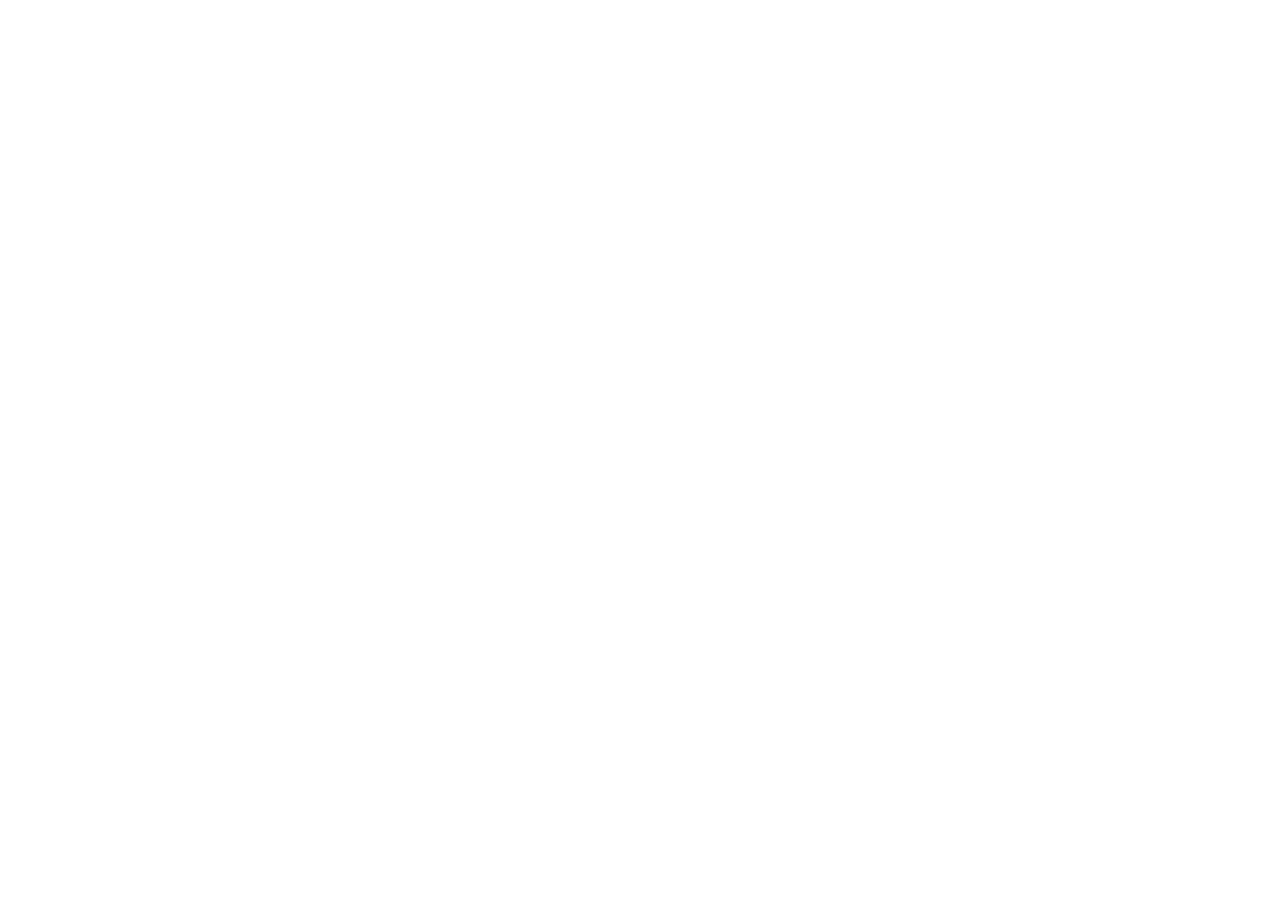
==== index.html @ 6010b41b "添加注册/登录界面背景图，和logo" ====
<!DOCTYPE html>
<html lang="zh-CN">

<head>
    <meta charset="UTF-8">
    <meta name="viewport" content="width=device-width, initial-scale=1.0">
    <title>Document</title>
</head>

<body>
</body>

</html>
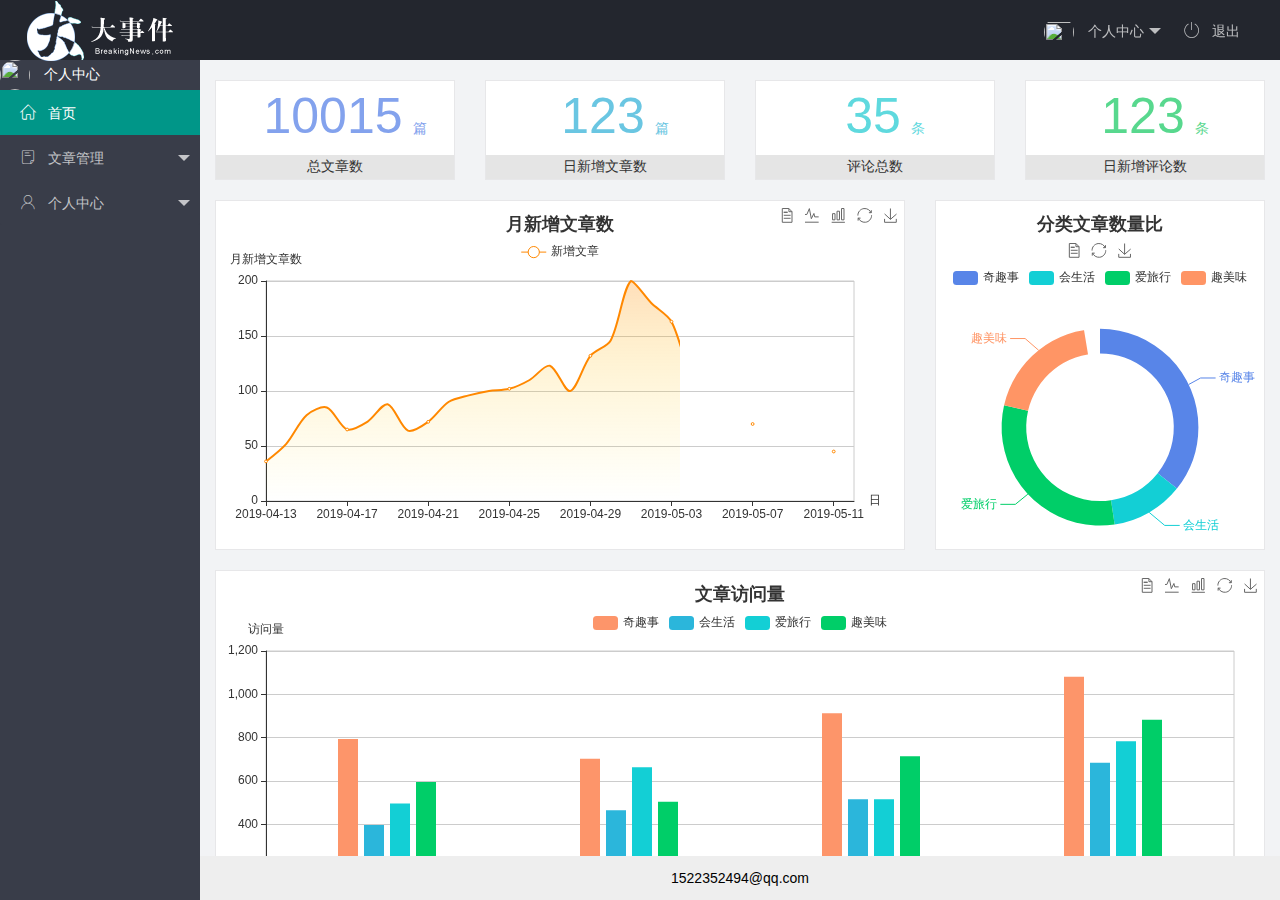
==== commit 44484b39: "修饰index侧边栏和导航栏" ====
--- a/index.html
+++ b/index.html
@@ -1,13 +1,91 @@
 <!DOCTYPE html>
-<html lang="zh-CN">
+<html>
 
 <head>
-    <meta charset="UTF-8">
-    <meta name="viewport" content="width=device-width, initial-scale=1.0">
-    <title>Document</title>
+    <meta charset="utf-8">
+    <meta name="viewport" content="width=device-width, initial-scale=1, maximum-scale=1">
+    <title>大事件后台</title>
+    <link rel="stylesheet" href="/assets/lib/layui/css/layui.css">
+    <link rel="stylesheet" href="/assets/fonts/iconfont.css">
+    <link rel="stylesheet" href="/assets/css/index.css">
 </head>
 
-<body>
+<body class="layui-layout-body">
+    <div class="layui-layout layui-layout-admin">
+        <div class="layui-header">
+            <div class="layui-logo">
+                <img src="/assets/images/logo.png" alt="">
+            </div>
+            <!-- 头部区域（可配合layui已有的水平导航） -->
+
+            <ul class="layui-nav layui-layout-right">
+                <li class="layui-nav-item">
+                    <a href="javascript:;">
+                        <img src="http://t.cn/RCzsdCq" class="layui-nav-img"> 个人中心
+                    </a>
+                    <dl class="layui-nav-child">
+                        <dd><a href="">基本资料</a></dd>
+                        <dd><a href="">更换头像</a></dd>
+                        <dd><a href="">重置密码</a></dd>
+
+                    </dl>
+                </li>
+                <li class="layui-nav-item">
+                    <a href="">
+                        <span class="iconfont icon-tuichu"></span> 退出
+                    </a>
+                </li>
+            </ul>
+        </div>
+
+        <div class="layui-side layui-bg-black">
+            <div class="layui-side-scroll">
+                <!-- 左侧导航区域（可配合layui已有的垂直导航） -->
+                <div>
+                    <img src="http://t.cn/RCzsdCq" class="layui-nav-img"> 个人中心
+                </div>
+                <ul class="layui-nav layui-nav-tree" lay-shrink="all" lay-filter="test">
+                    <li class="layui-nav-item layui-this">
+                        <a href="/home/dashboard.html" target="fm">
+                            <span class="iconfont icon-home"></span> 首页
+                        </a>
+                    </li>
+                    <li class="layui-nav-item ">
+                        <a class="" href="javascript:;">
+                            <span class="iconfont icon-16"></span> 文章管理
+                        </a>
+                        <dl class="layui-nav-child">
+                            <dd><a href="javascript:;"><i class="layui-icon">&#xe653;</i> 文章类别</a></dd>
+                            <dd><a href="javascript:;"><i class="layui-icon">&#xe653;</i> 文章列表</a></dd>
+                            <dd><a href="javascript:;"><i class="layui-icon">&#xe653;</i> 发表文章</a></dd>
+                        </dl>
+                    </li>
+                    <li class="layui-nav-item">
+                        <a href="javascript:;">
+                            <span class="iconfont icon-user"></span> 个人中心
+                        </a>
+                        <dl class="layui-nav-child">
+                            <dd><a href="javascript:;"><i class="layui-icon">&#xe653;</i> 基本资料</a></dd>
+                            <dd><a href="javascript:;"><i class="layui-icon">&#xe653;</i> 更换头像</a></dd>
+                            <dd><a href="javascript:;"><i class="layui-icon">&#xe653;</i> 重置密码</a></dd>
+                        </dl>
+                    </li>
+                </ul>
+            </div>
+        </div>
+
+        <div class="layui-body">
+            <!-- 内容主体区域 -->
+            <iframe name="fm" src="/home/dashboard.html" frameborder="0"></iframe>
+        </div>
+
+        <div class="layui-footer">
+            <!-- 底部固定区域 -->
+            <span> 1522352494@qq.com</span>
+        </div>
+    </div>
+    <script src="/assets/lib/layui/layui.all.js"></script>
+
 </body>
 
 </html>--- a/assets/lib/layui/css/layui.css
+++ b/assets/lib/layui/css/layui.css
@@ -0,0 +1,2 @@
+/** layui-v2.5.5 MIT License By https://www.layui.com */
+ .layui-inline,img{display:inline-block;vertical-align:middle}h1,h2,h3,h4,h5,h6{font-weight:400}.layui-edge,.layui-header,.layui-inline,.layui-main{position:relative}.layui-body,.layui-edge,.layui-elip{overflow:hidden}.layui-btn,.layui-edge,.layui-inline,img{vertical-align:middle}.layui-btn,.layui-disabled,.layui-icon,.layui-unselect{-moz-user-select:none;-webkit-user-select:none;-ms-user-select:none}.layui-elip,.layui-form-checkbox span,.layui-form-pane .layui-form-label{text-overflow:ellipsis;white-space:nowrap}.layui-breadcrumb,.layui-tree-btnGroup{visibility:hidden}blockquote,body,button,dd,div,dl,dt,form,h1,h2,h3,h4,h5,h6,input,li,ol,p,pre,td,textarea,th,ul{margin:0;padding:0;-webkit-tap-highlight-color:rgba(0,0,0,0)}a:active,a:hover{outline:0}img{border:none}li{list-style:none}table{border-collapse:collapse;border-spacing:0}h4,h5,h6{font-size:100%}button,input,optgroup,option,select,textarea{font-family:inherit;font-size:inherit;font-style:inherit;font-weight:inherit;outline:0}pre{white-space:pre-wrap;white-space:-moz-pre-wrap;white-space:-pre-wrap;white-space:-o-pre-wrap;word-wrap:break-word}body{line-height:24px;font:14px Helvetica Neue,Helvetica,PingFang SC,Tahoma,Arial,sans-serif}hr{height:1px;margin:10px 0;border:0;clear:both}a{color:#333;text-decoration:none}a:hover{color:#777}a cite{font-style:normal;*cursor:pointer}.layui-border-box,.layui-border-box *{box-sizing:border-box}.layui-box,.layui-box *{box-sizing:content-box}.layui-clear{clear:both;*zoom:1}.layui-clear:after{content:'\20';clear:both;*zoom:1;display:block;height:0}.layui-inline{*display:inline;*zoom:1}.layui-edge{display:inline-block;width:0;height:0;border-width:6px;border-style:dashed;border-color:transparent}.layui-edge-top{top:-4px;border-bottom-color:#999;border-bottom-style:solid}.layui-edge-right{border-left-color:#999;border-left-style:solid}.layui-edge-bottom{top:2px;border-top-color:#999;border-top-style:solid}.layui-edge-left{border-right-color:#999;border-right-style:solid}.layui-disabled,.layui-disabled:hover{color:#d2d2d2!important;cursor:not-allowed!important}.layui-circle{border-radius:100%}.layui-show{display:block!important}.layui-hide{display:none!important}@font-face{font-family:layui-icon;src:url(../font/iconfont.eot?v=250);src:url(../font/iconfont.eot?v=250#iefix) format('embedded-opentype'),url(../font/iconfont.woff2?v=250) format('woff2'),url(../font/iconfont.woff?v=250) format('woff'),url(../font/iconfont.ttf?v=250) format('truetype'),url(../font/iconfont.svg?v=250#layui-icon) format('svg')}.layui-icon{font-family:layui-icon!important;font-size:16px;font-style:normal;-webkit-font-smoothing:antialiased;-moz-osx-font-smoothing:grayscale}.layui-icon-reply-fill:before{content:"\e611"}.layui-icon-set-fill:before{content:"\e614"}.layui-icon-menu-fill:before{content:"\e60f"}.layui-icon-search:before{content:"\e615"}.layui-icon-share:before{content:"\e641"}.layui-icon-set-sm:before{content:"\e620"}.layui-icon-engine:before{content:"\e628"}.layui-icon-close:before{content:"\1006"}.layui-icon-close-fill:before{content:"\1007"}.layui-icon-chart-screen:before{content:"\e629"}.layui-icon-star:before{content:"\e600"}.layui-icon-circle-dot:before{content:"\e617"}.layui-icon-chat:before{content:"\e606"}.layui-icon-release:before{content:"\e609"}.layui-icon-list:before{content:"\e60a"}.layui-icon-chart:before{content:"\e62c"}.layui-icon-ok-circle:before{content:"\1005"}.layui-icon-layim-theme:before{content:"\e61b"}.layui-icon-table:before{content:"\e62d"}.layui-icon-right:before{content:"\e602"}.layui-icon-left:before{content:"\e603"}.layui-icon-cart-simple:before{content:"\e698"}.layui-icon-face-cry:before{content:"\e69c"}.layui-icon-face-smile:before{content:"\e6af"}.layui-icon-survey:before{content:"\e6b2"}.layui-icon-tree:before{content:"\e62e"}.layui-icon-upload-circle:before{content:"\e62f"}.layui-icon-add-circle:before{content:"\e61f"}.layui-icon-download-circle:before{content:"\e601"}.layui-icon-templeate-1:before{content:"\e630"}.layui-icon-util:before{content:"\e631"}.layui-icon-face-surprised:before{content:"\e664"}.layui-icon-edit:before{content:"\e642"}.layui-icon-speaker:before{content:"\e645"}.layui-icon-down:before{content:"\e61a"}.layui-icon-file:before{content:"\e621"}.layui-icon-layouts:before{content:"\e632"}.layui-icon-rate-half:before{content:"\e6c9"}.layui-icon-add-circle-fine:before{content:"\e608"}.layui-icon-prev-circle:before{content:"\e633"}.layui-icon-read:before{content:"\e705"}.layui-icon-404:before{content:"\e61c"}.layui-icon-carousel:before{content:"\e634"}.layui-icon-help:before{content:"\e607"}.layui-icon-code-circle:before{content:"\e635"}.layui-icon-water:before{content:"\e636"}.layui-icon-username:before{content:"\e66f"}.layui-icon-find-fill:before{content:"\e670"}.layui-icon-about:before{content:"\e60b"}.layui-icon-location:before{content:"\e715"}.layui-icon-up:before{content:"\e619"}.layui-icon-pause:before{content:"\e651"}.layui-icon-date:before{content:"\e637"}.layui-icon-layim-uploadfile:before{content:"\e61d"}.layui-icon-delete:before{content:"\e640"}.layui-icon-play:before{content:"\e652"}.layui-icon-top:before{content:"\e604"}.layui-icon-friends:before{content:"\e612"}.layui-icon-refresh-3:before{content:"\e9aa"}.layui-icon-ok:before{content:"\e605"}.layui-icon-layer:before{content:"\e638"}.layui-icon-face-smile-fine:before{content:"\e60c"}.layui-icon-dollar:before{content:"\e659"}.layui-icon-group:before{content:"\e613"}.layui-icon-layim-download:before{content:"\e61e"}.layui-icon-picture-fine:before{content:"\e60d"}.layui-icon-link:before{content:"\e64c"}.layui-icon-diamond:before{content:"\e735"}.layui-icon-log:before{content:"\e60e"}.layui-icon-rate-solid:before{content:"\e67a"}.layui-icon-fonts-del:before{content:"\e64f"}.layui-icon-unlink:before{content:"\e64d"}.layui-icon-fonts-clear:before{content:"\e639"}.layui-icon-triangle-r:before{content:"\e623"}.layui-icon-circle:before{content:"\e63f"}.layui-icon-radio:before{content:"\e643"}.layui-icon-align-center:before{content:"\e647"}.layui-icon-align-right:before{content:"\e648"}.layui-icon-align-left:before{content:"\e649"}.layui-icon-loading-1:before{content:"\e63e"}.layui-icon-return:before{content:"\e65c"}.layui-icon-fonts-strong:before{content:"\e62b"}.layui-icon-upload:before{content:"\e67c"}.layui-icon-dialogue:before{content:"\e63a"}.layui-icon-video:before{content:"\e6ed"}.layui-icon-headset:before{content:"\e6fc"}.layui-icon-cellphone-fine:before{content:"\e63b"}.layui-icon-add-1:before{content:"\e654"}.layui-icon-face-smile-b:before{content:"\e650"}.layui-icon-fonts-html:before{content:"\e64b"}.layui-icon-form:before{content:"\e63c"}.layui-icon-cart:before{content:"\e657"}.layui-icon-camera-fill:before{content:"\e65d"}.layui-icon-tabs:before{content:"\e62a"}.layui-icon-fonts-code:before{content:"\e64e"}.layui-icon-fire:before{content:"\e756"}.layui-icon-set:before{content:"\e716"}.layui-icon-fonts-u:before{content:"\e646"}.layui-icon-triangle-d:before{content:"\e625"}.layui-icon-tips:before{content:"\e702"}.layui-icon-picture:before{content:"\e64a"}.layui-icon-more-vertical:before{content:"\e671"}.layui-icon-flag:before{content:"\e66c"}.layui-icon-loading:before{content:"\e63d"}.layui-icon-fonts-i:before{content:"\e644"}.layui-icon-refresh-1:before{content:"\e666"}.layui-icon-rmb:before{content:"\e65e"}.layui-icon-home:before{content:"\e68e"}.layui-icon-user:before{content:"\e770"}.layui-icon-notice:before{content:"\e667"}.layui-icon-login-weibo:before{content:"\e675"}.layui-icon-voice:before{content:"\e688"}.layui-icon-upload-drag:before{content:"\e681"}.layui-icon-login-qq:before{content:"\e676"}.layui-icon-snowflake:before{content:"\e6b1"}.layui-icon-file-b:before{content:"\e655"}.layui-icon-template:before{content:"\e663"}.layui-icon-auz:before{content:"\e672"}.layui-icon-console:before{content:"\e665"}.layui-icon-app:before{content:"\e653"}.layui-icon-prev:before{content:"\e65a"}.layui-icon-website:before{content:"\e7ae"}.layui-icon-next:before{content:"\e65b"}.layui-icon-component:before{content:"\e857"}.layui-icon-more:before{content:"\e65f"}.layui-icon-login-wechat:before{content:"\e677"}.layui-icon-shrink-right:before{content:"\e668"}.layui-icon-spread-left:before{content:"\e66b"}.layui-icon-camera:before{content:"\e660"}.layui-icon-note:before{content:"\e66e"}.layui-icon-refresh:before{content:"\e669"}.layui-icon-female:before{content:"\e661"}.layui-icon-male:before{content:"\e662"}.layui-icon-password:before{content:"\e673"}.layui-icon-senior:before{content:"\e674"}.layui-icon-theme:before{content:"\e66a"}.layui-icon-tread:before{content:"\e6c5"}.layui-icon-praise:before{content:"\e6c6"}.layui-icon-star-fill:before{content:"\e658"}.layui-icon-rate:before{content:"\e67b"}.layui-icon-template-1:before{content:"\e656"}.layui-icon-vercode:before{content:"\e679"}.layui-icon-cellphone:before{content:"\e678"}.layui-icon-screen-full:before{content:"\e622"}.layui-icon-screen-restore:before{content:"\e758"}.layui-icon-cols:before{content:"\e610"}.layui-icon-export:before{content:"\e67d"}.layui-icon-print:before{content:"\e66d"}.layui-icon-slider:before{content:"\e714"}.layui-icon-addition:before{content:"\e624"}.layui-icon-subtraction:before{content:"\e67e"}.layui-icon-service:before{content:"\e626"}.layui-icon-transfer:before{content:"\e691"}.layui-main{width:1140px;margin:0 auto}.layui-header{z-index:1000;height:60px}.layui-header a:hover{transition:all .5s;-webkit-transition:all .5s}.layui-side{position:fixed;left:0;top:0;bottom:0;z-index:999;width:200px;overflow-x:hidden}.layui-side-scroll{position:relative;width:220px;height:100%;overflow-x:hidden}.layui-body{position:absolute;left:200px;right:0;top:0;bottom:0;z-index:998;width:auto;overflow-y:auto;box-sizing:border-box}.layui-layout-body{overflow:hidden}.layui-layout-admin .layui-header{background-color:#23262E}.layui-layout-admin .layui-side{top:60px;width:200px;overflow-x:hidden}.layui-layout-admin .layui-body{position:fixed;top:60px;bottom:44px}.layui-layout-admin .layui-main{width:auto;margin:0 15px}.layui-layout-admin .layui-footer{position:fixed;left:200px;right:0;bottom:0;height:44px;line-height:44px;padding:0 15px;background-color:#eee}.layui-layout-admin .layui-logo{position:absolute;left:0;top:0;width:200px;height:100%;line-height:60px;text-align:center;color:#009688;font-size:16px}.layui-layout-admin .layui-header .layui-nav{background:0 0}.layui-layout-left{position:absolute!important;left:200px;top:0}.layui-layout-right{position:absolute!important;right:0;top:0}.layui-container{position:relative;margin:0 auto;padding:0 15px;box-sizing:border-box}.layui-fluid{position:relative;margin:0 auto;padding:0 15px}.layui-row:after,.layui-row:before{content:'';display:block;clear:both}.layui-col-lg1,.layui-col-lg10,.layui-col-lg11,.layui-col-lg12,.layui-col-lg2,.layui-col-lg3,.layui-col-lg4,.layui-col-lg5,.layui-col-lg6,.layui-col-lg7,.layui-col-lg8,.layui-col-lg9,.layui-col-md1,.layui-col-md10,.layui-col-md11,.layui-col-md12,.layui-col-md2,.layui-col-md3,.layui-col-md4,.layui-col-md5,.layui-col-md6,.layui-col-md7,.layui-col-md8,.layui-col-md9,.layui-col-sm1,.layui-col-sm10,.layui-col-sm11,.layui-col-sm12,.layui-col-sm2,.layui-col-sm3,.layui-col-sm4,.layui-col-sm5,.layui-col-sm6,.layui-col-sm7,.layui-col-sm8,.layui-col-sm9,.layui-col-xs1,.layui-col-xs10,.layui-col-xs11,.layui-col-xs12,.layui-col-xs2,.layui-col-xs3,.layui-col-xs4,.layui-col-xs5,.layui-col-xs6,.layui-col-xs7,.layui-col-xs8,.layui-col-xs9{position:relative;display:block;box-sizing:border-box}.layui-col-xs1,.layui-col-xs10,.layui-col-xs11,.layui-col-xs12,.layui-col-xs2,.layui-col-xs3,.layui-col-xs4,.layui-col-xs5,.layui-col-xs6,.layui-col-xs7,.layui-col-xs8,.layui-col-xs9{float:left}.layui-col-xs1{width:8.33333333%}.layui-col-xs2{width:16.66666667%}.layui-col-xs3{width:25%}.layui-col-xs4{width:33.33333333%}.layui-col-xs5{width:41.66666667%}.layui-col-xs6{width:50%}.layui-col-xs7{width:58.33333333%}.layui-col-xs8{width:66.66666667%}.layui-col-xs9{width:75%}.layui-col-xs10{width:83.33333333%}.layui-col-xs11{width:91.66666667%}.layui-col-xs12{width:100%}.layui-col-xs-offset1{margin-left:8.33333333%}.layui-col-xs-offset2{margin-left:16.66666667%}.layui-col-xs-offset3{margin-left:25%}.layui-col-xs-offset4{margin-left:33.33333333%}.layui-col-xs-offset5{margin-left:41.66666667%}.layui-col-xs-offset6{margin-left:50%}.layui-col-xs-offset7{margin-left:58.33333333%}.layui-col-xs-offset8{margin-left:66.66666667%}.layui-col-xs-offset9{margin-left:75%}.layui-col-xs-offset10{margin-left:83.33333333%}.layui-col-xs-offset11{margin-left:91.66666667%}.layui-col-xs-offset12{margin-left:100%}@media screen and (max-width:768px){.layui-hide-xs{display:none!important}.layui-show-xs-block{display:block!important}.layui-show-xs-inline{display:inline!important}.layui-show-xs-inline-block{display:inline-block!important}}@media screen and (min-width:768px){.layui-container{width:750px}.layui-hide-sm{display:none!important}.layui-show-sm-block{display:block!important}.layui-show-sm-inline{display:inline!important}.layui-show-sm-inline-block{display:inline-block!important}.layui-col-sm1,.layui-col-sm10,.layui-col-sm11,.layui-col-sm12,.layui-col-sm2,.layui-col-sm3,.layui-col-sm4,.layui-col-sm5,.layui-col-sm6,.layui-col-sm7,.layui-col-sm8,.layui-col-sm9{float:left}.layui-col-sm1{width:8.33333333%}.layui-col-sm2{width:16.66666667%}.layui-col-sm3{width:25%}.layui-col-sm4{width:33.33333333%}.layui-col-sm5{width:41.66666667%}.layui-col-sm6{width:50%}.layui-col-sm7{width:58.33333333%}.layui-col-sm8{width:66.66666667%}.layui-col-sm9{width:75%}.layui-col-sm10{width:83.33333333%}.layui-col-sm11{width:91.66666667%}.layui-col-sm12{width:100%}.layui-col-sm-offset1{margin-left:8.33333333%}.layui-col-sm-offset2{margin-left:16.66666667%}.layui-col-sm-offset3{margin-left:25%}.layui-col-sm-offset4{margin-left:33.33333333%}.layui-col-sm-offset5{margin-left:41.66666667%}.layui-col-sm-offset6{margin-left:50%}.layui-col-sm-offset7{margin-left:58.33333333%}.layui-col-sm-offset8{margin-left:66.66666667%}.layui-col-sm-offset9{margin-left:75%}.layui-col-sm-offset10{margin-left:83.33333333%}.layui-col-sm-offset11{margin-left:91.66666667%}.layui-col-sm-offset12{margin-left:100%}}@media screen and (min-width:992px){.layui-container{width:970px}.layui-hide-md{display:none!important}.layui-show-md-block{display:block!important}.layui-show-md-inline{display:inline!important}.layui-show-md-inline-block{display:inline-block!important}.layui-col-md1,.layui-col-md10,.layui-col-md11,.layui-col-md12,.layui-col-md2,.layui-col-md3,.layui-col-md4,.layui-col-md5,.layui-col-md6,.layui-col-md7,.layui-col-md8,.layui-col-md9{float:left}.layui-col-md1{width:8.33333333%}.layui-col-md2{width:16.66666667%}.layui-col-md3{width:25%}.layui-col-md4{width:33.33333333%}.layui-col-md5{width:41.66666667%}.layui-col-md6{width:50%}.layui-col-md7{width:58.33333333%}.layui-col-md8{width:66.66666667%}.layui-col-md9{width:75%}.layui-col-md10{width:83.33333333%}.layui-col-md11{width:91.66666667%}.layui-col-md12{width:100%}.layui-col-md-offset1{margin-left:8.33333333%}.layui-col-md-offset2{margin-left:16.66666667%}.layui-col-md-offset3{margin-left:25%}.layui-col-md-offset4{margin-left:33.33333333%}.layui-col-md-offset5{margin-left:41.66666667%}.layui-col-md-offset6{margin-left:50%}.layui-col-md-offset7{margin-left:58.33333333%}.layui-col-md-offset8{margin-left:66.66666667%}.layui-col-md-offset9{margin-left:75%}.layui-col-md-offset10{margin-left:83.33333333%}.layui-col-md-offset11{margin-left:91.66666667%}.layui-col-md-offset12{margin-left:100%}}@media screen and (min-width:1200px){.layui-container{width:1170px}.layui-hide-lg{display:none!important}.layui-show-lg-block{display:block!important}.layui-show-lg-inline{display:inline!important}.layui-show-lg-inline-block{display:inline-block!important}.layui-col-lg1,.layui-col-lg10,.layui-col-lg11,.layui-col-lg12,.layui-col-lg2,.layui-col-lg3,.layui-col-lg4,.layui-col-lg5,.layui-col-lg6,.layui-col-lg7,.layui-col-lg8,.layui-col-lg9{float:left}.layui-col-lg1{width:8.33333333%}.layui-col-lg2{width:16.66666667%}.layui-col-lg3{width:25%}.layui-col-lg4{width:33.33333333%}.layui-col-lg5{width:41.66666667%}.layui-col-lg6{width:50%}.layui-col-lg7{width:58.33333333%}.layui-col-lg8{width:66.66666667%}.layui-col-lg9{width:75%}.layui-col-lg10{width:83.33333333%}.layui-col-lg11{width:91.66666667%}.layui-col-lg12{width:100%}.layui-col-lg-offset1{margin-left:8.33333333%}.layui-col-lg-offset2{margin-left:16.66666667%}.layui-col-lg-offset3{margin-left:25%}.layui-col-lg-offset4{margin-left:33.33333333%}.layui-col-lg-offset5{margin-left:41.66666667%}.layui-col-lg-offset6{margin-left:50%}.layui-col-lg-offset7{margin-left:58.33333333%}.layui-col-lg-offset8{margin-left:66.66666667%}.layui-col-lg-offset9{margin-left:75%}.layui-col-lg-offset10{margin-left:83.33333333%}.layui-col-lg-offset11{margin-left:91.66666667%}.layui-col-lg-offset12{margin-left:100%}}.layui-col-space1{margin:-.5px}.layui-col-space1>*{padding:.5px}.layui-col-space3{margin:-1.5px}.layui-col-space3>*{padding:1.5px}.layui-col-space5{margin:-2.5px}.layui-col-space5>*{padding:2.5px}.layui-col-space8{margin:-3.5px}.layui-col-space8>*{padding:3.5px}.layui-col-space10{margin:-5px}.layui-col-space10>*{padding:5px}.layui-col-space12{margin:-6px}.layui-col-space12>*{padding:6px}.layui-col-space15{margin:-7.5px}.layui-col-space15>*{padding:7.5px}.layui-col-space18{margin:-9px}.layui-col-space18>*{padding:9px}.layui-col-space20{margin:-10px}.layui-col-space20>*{padding:10px}.layui-col-space22{margin:-11px}.layui-col-space22>*{padding:11px}.layui-col-space25{margin:-12.5px}.layui-col-space25>*{padding:12.5px}.layui-col-space30{margin:-15px}.layui-col-space30>*{padding:15px}.layui-btn,.layui-input,.layui-select,.layui-textarea,.layui-upload-button{outline:0;-webkit-appearance:none;transition:all .3s;-webkit-transition:all .3s;box-sizing:border-box}.layui-elem-quote{margin-bottom:10px;padding:15px;line-height:22px;border-left:5px solid #009688;border-radius:0 2px 2px 0;background-color:#f2f2f2}.layui-quote-nm{border-style:solid;border-width:1px 1px 1px 5px;background:0 0}.layui-elem-field{margin-bottom:10px;padding:0;border-width:1px;border-style:solid}.layui-elem-field legend{margin-left:20px;padding:0 10px;font-size:20px;font-weight:300}.layui-field-title{margin:10px 0 20px;border-width:1px 0 0}.layui-field-box{padding:10px 15px}.layui-field-title .layui-field-box{padding:10px 0}.layui-progress{position:relative;height:6px;border-radius:20px;background-color:#e2e2e2}.layui-progress-bar{position:absolute;left:0;top:0;width:0;max-width:100%;height:6px;border-radius:20px;text-align:right;background-color:#5FB878;transition:all .3s;-webkit-transition:all .3s}.layui-progress-big,.layui-progress-big .layui-progress-bar{height:18px;line-height:18px}.layui-progress-text{position:relative;top:-20px;line-height:18px;font-size:12px;color:#666}.layui-progress-big .layui-progress-text{position:static;padding:0 10px;color:#fff}.layui-collapse{border-width:1px;border-style:solid;border-radius:2px}.layui-colla-content,.layui-colla-item{border-top-width:1px;border-top-style:solid}.layui-colla-item:first-child{border-top:none}.layui-colla-title{position:relative;height:42px;line-height:42px;padding:0 15px 0 35px;color:#333;background-color:#f2f2f2;cursor:pointer;font-size:14px;overflow:hidden}.layui-colla-content{display:none;padding:10px 15px;line-height:22px;color:#666}.layui-colla-icon{position:absolute;left:15px;top:0;font-size:14px}.layui-card{margin-bottom:15px;border-radius:2px;background-color:#fff;box-shadow:0 1px 2px 0 rgba(0,0,0,.05)}.layui-card:last-child{margin-bottom:0}.layui-card-header{position:relative;height:42px;line-height:42px;padding:0 15px;border-bottom:1px solid #f6f6f6;color:#333;border-radius:2px 2px 0 0;font-size:14px}.layui-bg-black,.layui-bg-blue,.layui-bg-cyan,.layui-bg-green,.layui-bg-orange,.layui-bg-red{color:#fff!important}.layui-card-body{position:relative;padding:10px 15px;line-height:24px}.layui-card-body[pad15]{padding:15px}.layui-card-body[pad20]{padding:20px}.layui-card-body .layui-table{margin:5px 0}.layui-card .layui-tab{margin:0}.layui-panel-window{position:relative;padding:15px;border-radius:0;border-top:5px solid #E6E6E6;background-color:#fff}.layui-auxiliar-moving{position:fixed;left:0;right:0;top:0;bottom:0;width:100%;height:100%;background:0 0;z-index:9999999999}.layui-form-label,.layui-form-mid,.layui-form-select,.layui-input-block,.layui-input-inline,.layui-textarea{position:relative}.layui-bg-red{background-color:#FF5722!important}.layui-bg-orange{background-color:#FFB800!important}.layui-bg-green{background-color:#009688!important}.layui-bg-cyan{background-color:#2F4056!important}.layui-bg-blue{background-color:#1E9FFF!important}.layui-bg-black{background-color:#393D49!important}.layui-bg-gray{background-color:#eee!important;color:#666!important}.layui-badge-rim,.layui-colla-content,.layui-colla-item,.layui-collapse,.layui-elem-field,.layui-form-pane .layui-form-item[pane],.layui-form-pane .layui-form-label,.layui-input,.layui-layedit,.layui-layedit-tool,.layui-quote-nm,.layui-select,.layui-tab-bar,.layui-tab-card,.layui-tab-title,.layui-tab-title .layui-this:after,.layui-textarea{border-color:#e6e6e6}.layui-timeline-item:before,hr{background-color:#e6e6e6}.layui-text{line-height:22px;font-size:14px;color:#666}.layui-text h1,.layui-text h2,.layui-text h3{font-weight:500;color:#333}.layui-text h1{font-size:30px}.layui-text h2{font-size:24px}.layui-text h3{font-size:18px}.layui-text a:not(.layui-btn){color:#01AAED}.layui-text a:not(.layui-btn):hover{text-decoration:underline}.layui-text ul{padding:5px 0 5px 15px}.layui-text ul li{margin-top:5px;list-style-type:disc}.layui-text em,.layui-word-aux{color:#999!important;padding:0 5px!important}.layui-btn{display:inline-block;height:38px;line-height:38px;padding:0 18px;background-color:#009688;color:#fff;white-space:nowrap;text-align:center;font-size:14px;border:none;border-radius:2px;cursor:pointer}.layui-btn:hover{opacity:.8;filter:alpha(opacity=80);color:#fff}.layui-btn:active{opacity:1;filter:alpha(opacity=100)}.layui-btn+.layui-btn{margin-left:10px}.layui-btn-container{font-size:0}.layui-btn-container .layui-btn{margin-right:10px;margin-bottom:10px}.layui-btn-container .layui-btn+.layui-btn{margin-left:0}.layui-table .layui-btn-container .layui-btn{margin-bottom:9px}.layui-btn-radius{border-radius:100px}.layui-btn .layui-icon{margin-right:3px;font-size:18px;vertical-align:bottom;vertical-align:middle\9}.layui-btn-primary{border:1px solid #C9C9C9;background-color:#fff;color:#555}.layui-btn-primary:hover{border-color:#009688;color:#333}.layui-btn-normal{background-color:#1E9FFF}.layui-btn-warm{background-color:#FFB800}.layui-btn-danger{background-color:#FF5722}.layui-btn-checked{background-color:#5FB878}.layui-btn-disabled,.layui-btn-disabled:active,.layui-btn-disabled:hover{border:1px solid #e6e6e6;background-color:#FBFBFB;color:#C9C9C9;cursor:not-allowed;opacity:1}.layui-btn-lg{height:44px;line-height:44px;padding:0 25px;font-size:16px}.layui-btn-sm{height:30px;line-height:30px;padding:0 10px;font-size:12px}.layui-btn-sm i{font-size:16px!important}.layui-btn-xs{height:22px;line-height:22px;padding:0 5px;font-size:12px}.layui-btn-xs i{font-size:14px!important}.layui-btn-group{display:inline-block;vertical-align:middle;font-size:0}.layui-btn-group .layui-btn{margin-left:0!important;margin-right:0!important;border-left:1px solid rgba(255,255,255,.5);border-radius:0}.layui-btn-group .layui-btn-primary{border-left:none}.layui-btn-group .layui-btn-primary:hover{border-color:#C9C9C9;color:#009688}.layui-btn-group .layui-btn:first-child{border-left:none;border-radius:2px 0 0 2px}.layui-btn-group .layui-btn-primary:first-child{border-left:1px solid #c9c9c9}.layui-btn-group .layui-btn:last-child{border-radius:0 2px 2px 0}.layui-btn-group .layui-btn+.layui-btn{margin-left:0}.layui-btn-group+.layui-btn-group{margin-left:10px}.layui-btn-fluid{width:100%}.layui-input,.layui-select,.layui-textarea{height:38px;line-height:1.3;line-height:38px\9;border-width:1px;border-style:solid;background-color:#fff;border-radius:2px}.layui-input::-webkit-input-placeholder,.layui-select::-webkit-input-placeholder,.layui-textarea::-webkit-input-placeholder{line-height:1.3}.layui-input,.layui-textarea{display:block;width:100%;padding-left:10px}.layui-input:hover,.layui-textarea:hover{border-color:#D2D2D2!important}.layui-input:focus,.layui-textarea:focus{border-color:#C9C9C9!important}.layui-textarea{min-height:100px;height:auto;line-height:20px;padding:6px 10px;resize:vertical}.layui-select{padding:0 10px}.layui-form input[type=checkbox],.layui-form input[type=radio],.layui-form select{display:none}.layui-form [lay-ignore]{display:initial}.layui-form-item{margin-bottom:15px;clear:both;*zoom:1}.layui-form-item:after{content:'\20';clear:both;*zoom:1;display:block;height:0}.layui-form-label{float:left;display:block;padding:9px 15px;width:80px;font-weight:400;line-height:20px;text-align:right}.layui-form-label-col{display:block;float:none;padding:9px 0;line-height:20px;text-align:left}.layui-form-item .layui-inline{margin-bottom:5px;margin-right:10px}.layui-input-block{margin-left:110px;min-height:36px}.layui-input-inline{display:inline-block;vertical-align:middle}.layui-form-item .layui-input-inline{float:left;width:190px;margin-right:10px}.layui-form-text .layui-input-inline{width:auto}.layui-form-mid{float:left;display:block;padding:9px 0!important;line-height:20px;margin-right:10px}.layui-form-danger+.layui-form-select .layui-input,.layui-form-danger:focus{border-color:#FF5722!important}.layui-form-select .layui-input{padding-right:30px;cursor:pointer}.layui-form-select .layui-edge{position:absolute;right:10px;top:50%;margin-top:-3px;cursor:pointer;border-width:6px;border-top-color:#c2c2c2;border-top-style:solid;transition:all .3s;-webkit-transition:all .3s}.layui-form-select dl{display:none;position:absolute;left:0;top:42px;padding:5px 0;z-index:899;min-width:100%;border:1px solid #d2d2d2;max-height:300px;overflow-y:auto;background-color:#fff;border-radius:2px;box-shadow:0 2px 4px rgba(0,0,0,.12);box-sizing:border-box}.layui-form-select dl dd,.layui-form-select dl dt{padding:0 10px;line-height:36px;white-space:nowrap;overflow:hidden;text-overflow:ellipsis}.layui-form-select dl dt{font-size:12px;color:#999}.layui-form-select dl dd{cursor:pointer}.layui-form-select dl dd:hover{background-color:#f2f2f2;-webkit-transition:.5s all;transition:.5s all}.layui-form-select .layui-select-group dd{padding-left:20px}.layui-form-select dl dd.layui-select-tips{padding-left:10px!important;color:#999}.layui-form-select dl dd.layui-this{background-color:#5FB878;color:#fff}.layui-form-checkbox,.layui-form-select dl dd.layui-disabled{background-color:#fff}.layui-form-selected dl{display:block}.layui-form-checkbox,.layui-form-checkbox *,.layui-form-switch{display:inline-block;vertical-align:middle}.layui-form-selected .layui-edge{margin-top:-9px;-webkit-transform:rotate(180deg);transform:rotate(180deg);margin-top:-3px\9}:root .layui-form-selected .layui-edge{margin-top:-9px\0/IE9}.layui-form-selectup dl{top:auto;bottom:42px}.layui-select-none{margin:5px 0;text-align:center;color:#999}.layui-select-disabled .layui-disabled{border-color:#eee!important}.layui-select-disabled .layui-edge{border-top-color:#d2d2d2}.layui-form-checkbox{position:relative;height:30px;line-height:30px;margin-right:10px;padding-right:30px;cursor:pointer;font-size:0;-webkit-transition:.1s linear;transition:.1s linear;box-sizing:border-box}.layui-form-checkbox span{padding:0 10px;height:100%;font-size:14px;border-radius:2px 0 0 2px;background-color:#d2d2d2;color:#fff;overflow:hidden}.layui-form-checkbox:hover span{background-color:#c2c2c2}.layui-form-checkbox i{position:absolute;right:0;top:0;width:30px;height:28px;border:1px solid #d2d2d2;border-left:none;border-radius:0 2px 2px 0;color:#fff;font-size:20px;text-align:center}.layui-form-checkbox:hover i{border-color:#c2c2c2;color:#c2c2c2}.layui-form-checked,.layui-form-checked:hover{border-color:#5FB878}.layui-form-checked span,.layui-form-checked:hover span{background-color:#5FB878}.layui-form-checked i,.layui-form-checked:hover i{color:#5FB878}.layui-form-item .layui-form-checkbox{margin-top:4px}.layui-form-checkbox[lay-skin=primary]{height:auto!important;line-height:normal!important;min-width:18px;min-height:18px;border:none!important;margin-right:0;padding-left:28px;padding-right:0;background:0 0}.layui-form-checkbox[lay-skin=primary] span{padding-left:0;padding-right:15px;line-height:18px;background:0 0;color:#666}.layui-form-checkbox[lay-skin=primary] i{right:auto;left:0;width:16px;height:16px;line-height:16px;border:1px solid #d2d2d2;font-size:12px;border-radius:2px;background-color:#fff;-webkit-transition:.1s linear;transition:.1s linear}.layui-form-checkbox[lay-skin=primary]:hover i{border-color:#5FB878;color:#fff}.layui-form-checked[lay-skin=primary] i{border-color:#5FB878!important;background-color:#5FB878;color:#fff}.layui-checkbox-disbaled[lay-skin=primary] span{background:0 0!important;color:#c2c2c2}.layui-checkbox-disbaled[lay-skin=primary]:hover i{border-color:#d2d2d2}.layui-form-item .layui-form-checkbox[lay-skin=primary]{margin-top:10px}.layui-form-switch{position:relative;height:22px;line-height:22px;min-width:35px;padding:0 5px;margin-top:8px;border:1px solid #d2d2d2;border-radius:20px;cursor:pointer;background-color:#fff;-webkit-transition:.1s linear;transition:.1s linear}.layui-form-switch i{position:absolute;left:5px;top:3px;width:16px;height:16px;border-radius:20px;background-color:#d2d2d2;-webkit-transition:.1s linear;transition:.1s linear}.layui-form-switch em{position:relative;top:0;width:25px;margin-left:21px;padding:0!important;text-align:center!important;color:#999!important;font-style:normal!important;font-size:12px}.layui-form-onswitch{border-color:#5FB878;background-color:#5FB878}.layui-checkbox-disbaled,.layui-checkbox-disbaled i{border-color:#e2e2e2!important}.layui-form-onswitch i{left:100%;margin-left:-21px;background-color:#fff}.layui-form-onswitch em{margin-left:5px;margin-right:21px;color:#fff!important}.layui-checkbox-disbaled span{background-color:#e2e2e2!important}.layui-checkbox-disbaled:hover i{color:#fff!important}[lay-radio]{display:none}.layui-form-radio,.layui-form-radio *{display:inline-block;vertical-align:middle}.layui-form-radio{line-height:28px;margin:6px 10px 0 0;padding-right:10px;cursor:pointer;font-size:0}.layui-form-radio *{font-size:14px}.layui-form-radio>i{margin-right:8px;font-size:22px;color:#c2c2c2}.layui-form-radio>i:hover,.layui-form-radioed>i{color:#5FB878}.layui-radio-disbaled>i{color:#e2e2e2!important}.layui-form-pane .layui-form-label{width:110px;padding:8px 15px;height:38px;line-height:20px;border-width:1px;border-style:solid;border-radius:2px 0 0 2px;text-align:center;background-color:#FBFBFB;overflow:hidden;box-sizing:border-box}.layui-form-pane .layui-input-inline{margin-left:-1px}.layui-form-pane .layui-input-block{margin-left:110px;left:-1px}.layui-form-pane .layui-input{border-radius:0 2px 2px 0}.layui-form-pane .layui-form-text .layui-form-label{float:none;width:100%;border-radius:2px;box-sizing:border-box;text-align:left}.layui-form-pane .layui-form-text .layui-input-inline{display:block;margin:0;top:-1px;clear:both}.layui-form-pane .layui-form-text .layui-input-block{margin:0;left:0;top:-1px}.layui-form-pane .layui-form-text .layui-textarea{min-height:100px;border-radius:0 0 2px 2px}.layui-form-pane .layui-form-checkbox{margin:4px 0 4px 10px}.layui-form-pane .layui-form-radio,.layui-form-pane .layui-form-switch{margin-top:6px;margin-left:10px}.layui-form-pane .layui-form-item[pane]{position:relative;border-width:1px;border-style:solid}.layui-form-pane .layui-form-item[pane] .layui-form-label{position:absolute;left:0;top:0;height:100%;border-width:0 1px 0 0}.layui-form-pane .layui-form-item[pane] .layui-input-inline{margin-left:110px}@media screen and (max-width:450px){.layui-form-item .layui-form-label{text-overflow:ellipsis;overflow:hidden;white-space:nowrap}.layui-form-item .layui-inline{display:block;margin-right:0;margin-bottom:20px;clear:both}.layui-form-item .layui-inline:after{content:'\20';clear:both;display:block;height:0}.layui-form-item .layui-input-inline{display:block;float:none;left:-3px;width:auto;margin:0 0 10px 112px}.layui-form-item .layui-input-inline+.layui-form-mid{margin-left:110px;top:-5px;padding:0}.layui-form-item .layui-form-checkbox{margin-right:5px;margin-bottom:5px}}.layui-layedit{border-width:1px;border-style:solid;border-radius:2px}.layui-layedit-tool{padding:3px 5px;border-bottom-width:1px;border-bottom-style:solid;font-size:0}.layedit-tool-fixed{position:fixed;top:0;border-top:1px solid #e2e2e2}.layui-layedit-tool .layedit-tool-mid,.layui-layedit-tool .layui-icon{display:inline-block;vertical-align:middle;text-align:center;font-size:14px}.layui-layedit-tool .layui-icon{position:relative;width:32px;height:30px;line-height:30px;margin:3px 5px;color:#777;cursor:pointer;border-radius:2px}.layui-layedit-tool .layui-icon:hover{color:#393D49}.layui-layedit-tool .layui-icon:active{color:#000}.layui-layedit-tool .layedit-tool-active{background-color:#e2e2e2;color:#000}.layui-layedit-tool .layui-disabled,.layui-layedit-tool .layui-disabled:hover{color:#d2d2d2;cursor:not-allowed}.layui-layedit-tool .layedit-tool-mid{width:1px;height:18px;margin:0 10px;background-color:#d2d2d2}.layedit-tool-html{width:50px!important;font-size:30px!important}.layedit-tool-b,.layedit-tool-code,.layedit-tool-help{font-size:16px!important}.layedit-tool-d,.layedit-tool-face,.layedit-tool-image,.layedit-tool-unlink{font-size:18px!important}.layedit-tool-image input{position:absolute;font-size:0;left:0;top:0;width:100%;height:100%;opacity:.01;filter:Alpha(opacity=1);cursor:pointer}.layui-layedit-iframe iframe{display:block;width:100%}#LAY_layedit_code{overflow:hidden}.layui-laypage{display:inline-block;*display:inline;*zoom:1;vertical-align:middle;margin:10px 0;font-size:0}.layui-laypage>a:first-child,.layui-laypage>a:first-child em{border-radius:2px 0 0 2px}.layui-laypage>a:last-child,.layui-laypage>a:last-child em{border-radius:0 2px 2px 0}.layui-laypage>:first-child{margin-left:0!important}.layui-laypage>:last-child{margin-right:0!important}.layui-laypage a,.layui-laypage button,.layui-laypage input,.layui-laypage select,.layui-laypage span{border:1px solid #e2e2e2}.layui-laypage a,.layui-laypage span{display:inline-block;*display:inline;*zoom:1;vertical-align:middle;padding:0 15px;height:28px;line-height:28px;margin:0 -1px 5px 0;background-color:#fff;color:#333;font-size:12px}.layui-flow-more a *,.layui-laypage input,.layui-table-view select[lay-ignore]{display:inline-block}.layui-laypage a:hover{color:#009688}.layui-laypage em{font-style:normal}.layui-laypage .layui-laypage-spr{color:#999;font-weight:700}.layui-laypage a{text-decoration:none}.layui-laypage .layui-laypage-curr{position:relative}.layui-laypage .layui-laypage-curr em{position:relative;color:#fff}.layui-laypage .layui-laypage-curr .layui-laypage-em{position:absolute;left:-1px;top:-1px;padding:1px;width:100%;height:100%;background-color:#009688}.layui-laypage-em{border-radius:2px}.layui-laypage-next em,.layui-laypage-prev em{font-family:Sim sun;font-size:16px}.layui-laypage .layui-laypage-count,.layui-laypage .layui-laypage-limits,.layui-laypage .layui-laypage-refresh,.layui-laypage .layui-laypage-skip{margin-left:10px;margin-right:10px;padding:0;border:none}.layui-laypage .layui-laypage-limits,.layui-laypage .layui-laypage-refresh{vertical-align:top}.layui-laypage .layui-laypage-refresh i{font-size:18px;cursor:pointer}.layui-laypage select{height:22px;padding:3px;border-radius:2px;cursor:pointer}.layui-laypage .layui-laypage-skip{height:30px;line-height:30px;color:#999}.layui-laypage button,.layui-laypage input{height:30px;line-height:30px;border-radius:2px;vertical-align:top;background-color:#fff;box-sizing:border-box}.layui-laypage input{width:40px;margin:0 10px;padding:0 3px;text-align:center}.layui-laypage input:focus,.layui-laypage select:focus{border-color:#009688!important}.layui-laypage button{margin-left:10px;padding:0 10px;cursor:pointer}.layui-table,.layui-table-view{margin:10px 0}.layui-flow-more{margin:10px 0;text-align:center;color:#999;font-size:14px}.layui-flow-more a{height:32px;line-height:32px}.layui-flow-more a *{vertical-align:top}.layui-flow-more a cite{padding:0 20px;border-radius:3px;background-color:#eee;color:#333;font-style:normal}.layui-flow-more a cite:hover{opacity:.8}.layui-flow-more a i{font-size:30px;color:#737383}.layui-table{width:100%;background-color:#fff;color:#666}.layui-table tr{transition:all .3s;-webkit-transition:all .3s}.layui-table th{text-align:left;font-weight:400}.layui-table tbody tr:hover,.layui-table thead tr,.layui-table-click,.layui-table-header,.layui-table-hover,.layui-table-mend,.layui-table-patch,.layui-table-tool,.layui-table-total,.layui-table-total tr,.layui-table[lay-even] tr:nth-child(even){background-color:#f2f2f2}.layui-table td,.layui-table th,.layui-table-col-set,.layui-table-fixed-r,.layui-table-grid-down,.layui-table-header,.layui-table-page,.layui-table-tips-main,.layui-table-tool,.layui-table-total,.layui-table-view,.layui-table[lay-skin=line],.layui-table[lay-skin=row]{border-width:1px;border-style:solid;border-color:#e6e6e6}.layui-table td,.layui-table th{position:relative;padding:9px 15px;min-height:20px;line-height:20px;font-size:14px}.layui-table[lay-skin=line] td,.layui-table[lay-skin=line] th{border-width:0 0 1px}.layui-table[lay-skin=row] td,.layui-table[lay-skin=row] th{border-width:0 1px 0 0}.layui-table[lay-skin=nob] td,.layui-table[lay-skin=nob] th{border:none}.layui-table img{max-width:100px}.layui-table[lay-size=lg] td,.layui-table[lay-size=lg] th{padding:15px 30px}.layui-table-view .layui-table[lay-size=lg] .layui-table-cell{height:40px;line-height:40px}.layui-table[lay-size=sm] td,.layui-table[lay-size=sm] th{font-size:12px;padding:5px 10px}.layui-table-view .layui-table[lay-size=sm] .layui-table-cell{height:20px;line-height:20px}.layui-table[lay-data]{display:none}.layui-table-box{position:relative;overflow:hidden}.layui-table-view .layui-table{position:relative;width:auto;margin:0}.layui-table-view .layui-table[lay-skin=line]{border-width:0 1px 0 0}.layui-table-view .layui-table[lay-skin=row]{border-width:0 0 1px}.layui-table-view .layui-table td,.layui-table-view .layui-table th{padding:5px 0;border-top:none;border-left:none}.layui-table-view .layui-table th.layui-unselect .layui-table-cell span{cursor:pointer}.layui-table-view .layui-table td{cursor:default}.layui-table-view .layui-table td[data-edit=text]{cursor:text}.layui-table-view .layui-form-checkbox[lay-skin=primary] i{width:18px;height:18px}.layui-table-view .layui-form-radio{line-height:0;padding:0}.layui-table-view .layui-form-radio>i{margin:0;font-size:20px}.layui-table-init{position:absolute;left:0;top:0;width:100%;height:100%;text-align:center;z-index:110}.layui-table-init .layui-icon{position:absolute;left:50%;top:50%;margin:-15px 0 0 -15px;font-size:30px;color:#c2c2c2}.layui-table-header{border-width:0 0 1px;overflow:hidden}.layui-table-header .layui-table{margin-bottom:-1px}.layui-table-tool .layui-inline[lay-event]{position:relative;width:26px;height:26px;padding:5px;line-height:16px;margin-right:10px;text-align:center;color:#333;border:1px solid #ccc;cursor:pointer;-webkit-transition:.5s all;transition:.5s all}.layui-table-tool .layui-inline[lay-event]:hover{border:1px solid #999}.layui-table-tool-temp{padding-right:120px}.layui-table-tool-self{position:absolute;right:17px;top:10px}.layui-table-tool .layui-table-tool-self .layui-inline[lay-event]{margin:0 0 0 10px}.layui-table-tool-panel{position:absolute;top:29px;left:-1px;padding:5px 0;min-width:150px;min-height:40px;border:1px solid #d2d2d2;text-align:left;overflow-y:auto;background-color:#fff;box-shadow:0 2px 4px rgba(0,0,0,.12)}.layui-table-cell,.layui-table-tool-panel li{overflow:hidden;text-overflow:ellipsis;white-space:nowrap}.layui-table-tool-panel li{padding:0 10px;line-height:30px;-webkit-transition:.5s all;transition:.5s all}.layui-table-tool-panel li .layui-form-checkbox[lay-skin=primary]{width:100%;padding-left:28px}.layui-table-tool-panel li:hover{background-color:#f2f2f2}.layui-table-tool-panel li .layui-form-checkbox[lay-skin=primary] i{position:absolute;left:0;top:0}.layui-table-tool-panel li .layui-form-checkbox[lay-skin=primary] span{padding:0}.layui-table-tool .layui-table-tool-self .layui-table-tool-panel{left:auto;right:-1px}.layui-table-col-set{position:absolute;right:0;top:0;width:20px;height:100%;border-width:0 0 0 1px;background-color:#fff}.layui-table-sort{width:10px;height:20px;margin-left:5px;cursor:pointer!important}.layui-table-sort .layui-edge{position:absolute;left:5px;border-width:5px}.layui-table-sort .layui-table-sort-asc{top:3px;border-top:none;border-bottom-style:solid;border-bottom-color:#b2b2b2}.layui-table-sort .layui-table-sort-asc:hover{border-bottom-color:#666}.layui-table-sort .layui-table-sort-desc{bottom:5px;border-bottom:none;border-top-style:solid;border-top-color:#b2b2b2}.layui-table-sort .layui-table-sort-desc:hover{border-top-color:#666}.layui-table-sort[lay-sort=asc] .layui-table-sort-asc{border-bottom-color:#000}.layui-table-sort[lay-sort=desc] .layui-table-sort-desc{border-top-color:#000}.layui-table-cell{height:28px;line-height:28px;padding:0 15px;position:relative;box-sizing:border-box}.layui-table-cell .layui-form-checkbox[lay-skin=primary]{top:-1px;padding:0}.layui-table-cell .layui-table-link{color:#01AAED}.laytable-cell-checkbox,.laytable-cell-numbers,.laytable-cell-radio,.laytable-cell-space{padding:0;text-align:center}.layui-table-body{position:relative;overflow:auto;margin-right:-1px;margin-bottom:-1px}.layui-table-body .layui-none{line-height:26px;padding:15px;text-align:center;color:#999}.layui-table-fixed{position:absolute;left:0;top:0;z-index:101}.layui-table-fixed .layui-table-body{overflow:hidden}.layui-table-fixed-l{box-shadow:0 -1px 8px rgba(0,0,0,.08)}.layui-table-fixed-r{left:auto;right:-1px;border-width:0 0 0 1px;box-shadow:-1px 0 8px rgba(0,0,0,.08)}.layui-table-fixed-r .layui-table-header{position:relative;overflow:visible}.layui-table-mend{position:absolute;right:-49px;top:0;height:100%;width:50px}.layui-table-tool{position:relative;z-index:890;width:100%;min-height:50px;line-height:30px;padding:10px 15px;border-width:0 0 1px}.layui-table-tool .layui-btn-container{margin-bottom:-10px}.layui-table-page,.layui-table-total{border-width:1px 0 0;margin-bottom:-1px;overflow:hidden}.layui-table-page{position:relative;width:100%;padding:7px 7px 0;height:41px;font-size:12px;white-space:nowrap}.layui-table-page>div{height:26px}.layui-table-page .layui-laypage{margin:0}.layui-table-page .layui-laypage a,.layui-table-page .layui-laypage span{height:26px;line-height:26px;margin-bottom:10px;border:none;background:0 0}.layui-table-page .layui-laypage a,.layui-table-page .layui-laypage span.layui-laypage-curr{padding:0 12px}.layui-table-page .layui-laypage span{margin-left:0;padding:0}.layui-table-page .layui-laypage .layui-laypage-prev{margin-left:-7px!important}.layui-table-page .layui-laypage .layui-laypage-curr .layui-laypage-em{left:0;top:0;padding:0}.layui-table-page .layui-laypage button,.layui-table-page .layui-laypage input{height:26px;line-height:26px}.layui-table-page .layui-laypage input{width:40px}.layui-table-page .layui-laypage button{padding:0 10px}.layui-table-page select{height:18px}.layui-table-patch .layui-table-cell{padding:0;width:30px}.layui-table-edit{position:absolute;left:0;top:0;width:100%;height:100%;padding:0 14px 1px;border-radius:0;box-shadow:1px 1px 20px rgba(0,0,0,.15)}.layui-table-edit:focus{border-color:#5FB878!important}select.layui-table-edit{padding:0 0 0 10px;border-color:#C9C9C9}.layui-table-view .layui-form-checkbox,.layui-table-view .layui-form-radio,.layui-table-view .layui-form-switch{top:0;margin:0;box-sizing:content-box}.layui-table-view .layui-form-checkbox{top:-1px;height:26px;line-height:26px}.layui-table-view .layui-form-checkbox i{height:26px}.layui-table-grid .layui-table-cell{overflow:visible}.layui-table-grid-down{position:absolute;top:0;right:0;width:26px;height:100%;padding:5px 0;border-width:0 0 0 1px;text-align:center;background-color:#fff;color:#999;cursor:pointer}.layui-table-grid-down .layui-icon{position:absolute;top:50%;left:50%;margin:-8px 0 0 -8px}.layui-table-grid-down:hover{background-color:#fbfbfb}body .layui-table-tips .layui-layer-content{background:0 0;padding:0;box-shadow:0 1px 6px rgba(0,0,0,.12)}.layui-table-tips-main{margin:-44px 0 0 -1px;max-height:150px;padding:8px 15px;font-size:14px;overflow-y:scroll;background-color:#fff;color:#666}.layui-table-tips-c{position:absolute;right:-3px;top:-13px;width:20px;height:20px;padding:3px;cursor:pointer;background-color:#666;border-radius:50%;color:#fff}.layui-table-tips-c:hover{background-color:#777}.layui-table-tips-c:before{position:relative;right:-2px}.layui-upload-file{display:none!important;opacity:.01;filter:Alpha(opacity=1)}.layui-upload-drag,.layui-upload-form,.layui-upload-wrap{display:inline-block}.layui-upload-list{margin:10px 0}.layui-upload-choose{padding:0 10px;color:#999}.layui-upload-drag{position:relative;padding:30px;border:1px dashed #e2e2e2;background-color:#fff;text-align:center;cursor:pointer;color:#999}.layui-upload-drag .layui-icon{font-size:50px;color:#009688}.layui-upload-drag[lay-over]{border-color:#009688}.layui-upload-iframe{position:absolute;width:0;height:0;border:0;visibility:hidden}.layui-upload-wrap{position:relative;vertical-align:middle}.layui-upload-wrap .layui-upload-file{display:block!important;position:absolute;left:0;top:0;z-index:10;font-size:100px;width:100%;height:100%;opacity:.01;filter:Alpha(opacity=1);cursor:pointer}.layui-transfer-active,.layui-transfer-box{display:inline-block;vertical-align:middle}.layui-transfer-box,.layui-transfer-header,.layui-transfer-search{border-width:0;border-style:solid;border-color:#e6e6e6}.layui-transfer-box{position:relative;border-width:1px;width:200px;height:360px;border-radius:2px;background-color:#fff}.layui-transfer-box .layui-form-checkbox{width:100%;margin:0!important}.layui-transfer-header{height:38px;line-height:38px;padding:0 10px;border-bottom-width:1px}.layui-transfer-search{position:relative;padding:10px;border-bottom-width:1px}.layui-transfer-search .layui-input{height:32px;padding-left:30px;font-size:12px}.layui-transfer-search .layui-icon-search{position:absolute;left:20px;top:50%;margin-top:-8px;color:#666}.layui-transfer-active{margin:0 15px}.layui-transfer-active .layui-btn{display:block;margin:0;padding:0 15px;background-color:#5FB878;border-color:#5FB878;color:#fff}.layui-transfer-active .layui-btn-disabled{background-color:#FBFBFB;border-color:#e6e6e6;color:#C9C9C9}.layui-transfer-active .layui-btn:first-child{margin-bottom:15px}.layui-transfer-active .layui-btn .layui-icon{margin:0;font-size:14px!important}.layui-transfer-data{padding:5px 0;overflow:auto}.layui-transfer-data li{height:32px;line-height:32px;padding:0 10px}.layui-transfer-data li:hover{background-color:#f2f2f2;transition:.5s all}.layui-transfer-data .layui-none{padding:15px 10px;text-align:center;color:#999}.layui-nav{position:relative;padding:0 20px;background-color:#393D49;color:#fff;border-radius:2px;font-size:0;box-sizing:border-box}.layui-nav *{font-size:14px}.layui-nav .layui-nav-item{position:relative;display:inline-block;*display:inline;*zoom:1;vertical-align:middle;line-height:60px}.layui-nav .layui-nav-item a{display:block;padding:0 20px;color:#fff;color:rgba(255,255,255,.7);transition:all .3s;-webkit-transition:all .3s}.layui-nav .layui-this:after,.layui-nav-bar,.layui-nav-tree .layui-nav-itemed:after{position:absolute;left:0;top:0;width:0;height:5px;background-color:#5FB878;transition:all .2s;-webkit-transition:all .2s}.layui-nav-bar{z-index:1000}.layui-nav .layui-nav-item a:hover,.layui-nav .layui-this a{color:#fff}.layui-nav .layui-this:after{content:'';top:auto;bottom:0;width:100%}.layui-nav-img{width:30px;height:30px;margin-right:10px;border-radius:50%}.layui-nav .layui-nav-more{content:'';width:0;height:0;border-style:solid dashed dashed;border-color:#fff transparent transparent;overflow:hidden;cursor:pointer;transition:all .2s;-webkit-transition:all .2s;position:absolute;top:50%;right:3px;margin-top:-3px;border-width:6px;border-top-color:rgba(255,255,255,.7)}.layui-nav .layui-nav-mored,.layui-nav-itemed>a .layui-nav-more{margin-top:-9px;border-style:dashed dashed solid;border-color:transparent transparent #fff}.layui-nav-child{display:none;position:absolute;left:0;top:65px;min-width:100%;line-height:36px;padding:5px 0;box-shadow:0 2px 4px rgba(0,0,0,.12);border:1px solid #d2d2d2;background-color:#fff;z-index:100;border-radius:2px;white-space:nowrap}.layui-nav .layui-nav-child a{color:#333}.layui-nav .layui-nav-child a:hover{background-color:#f2f2f2;color:#000}.layui-nav-child dd{position:relative}.layui-nav .layui-nav-child dd.layui-this a,.layui-nav-child dd.layui-this{background-color:#5FB878;color:#fff}.layui-nav-child dd.layui-this:after{display:none}.layui-nav-tree{width:200px;padding:0}.layui-nav-tree .layui-nav-item{display:block;width:100%;line-height:45px}.layui-nav-tree .layui-nav-item a{position:relative;height:45px;line-height:45px;text-overflow:ellipsis;overflow:hidden;white-space:nowrap}.layui-nav-tree .layui-nav-item a:hover{background-color:#4E5465}.layui-nav-tree .layui-nav-bar{width:5px;height:0;background-color:#009688}.layui-nav-tree .layui-nav-child dd.layui-this,.layui-nav-tree .layui-nav-child dd.layui-this a,.layui-nav-tree .layui-this,.layui-nav-tree .layui-this>a,.layui-nav-tree .layui-this>a:hover{background-color:#009688;color:#fff}.layui-nav-tree .layui-this:after{display:none}.layui-nav-itemed>a,.layui-nav-tree .layui-nav-title a,.layui-nav-tree .layui-nav-title a:hover{color:#fff!important}.layui-nav-tree .layui-nav-child{position:relative;z-index:0;top:0;border:none;box-shadow:none}.layui-nav-tree .layui-nav-child a{height:40px;line-height:40px;color:#fff;color:rgba(255,255,255,.7)}.layui-nav-tree .layui-nav-child,.layui-nav-tree .layui-nav-child a:hover{background:0 0;color:#fff}.layui-nav-tree .layui-nav-more{right:10px}.layui-nav-itemed>.layui-nav-child{display:block;padding:0;background-color:rgba(0,0,0,.3)!important}.layui-nav-itemed>.layui-nav-child>.layui-this>.layui-nav-child{display:block}.layui-nav-side{position:fixed;top:0;bottom:0;left:0;overflow-x:hidden;z-index:999}.layui-bg-blue .layui-nav-bar,.layui-bg-blue .layui-nav-itemed:after,.layui-bg-blue .layui-this:after{background-color:#93D1FF}.layui-bg-blue .layui-nav-child dd.layui-this{background-color:#1E9FFF}.layui-bg-blue .layui-nav-itemed>a,.layui-nav-tree.layui-bg-blue .layui-nav-title a,.layui-nav-tree.layui-bg-blue .layui-nav-title a:hover{background-color:#007DDB!important}.layui-breadcrumb{font-size:0}.layui-breadcrumb>*{font-size:14px}.layui-breadcrumb a{color:#999!important}.layui-breadcrumb a:hover{color:#5FB878!important}.layui-breadcrumb a cite{color:#666;font-style:normal}.layui-breadcrumb span[lay-separator]{margin:0 10px;color:#999}.layui-tab{margin:10px 0;text-align:left!important}.layui-tab[overflow]>.layui-tab-title{overflow:hidden}.layui-tab-title{position:relative;left:0;height:40px;white-space:nowrap;font-size:0;border-bottom-width:1px;border-bottom-style:solid;transition:all .2s;-webkit-transition:all .2s}.layui-tab-title li{display:inline-block;*display:inline;*zoom:1;vertical-align:middle;font-size:14px;transition:all .2s;-webkit-transition:all .2s;position:relative;line-height:40px;min-width:65px;padding:0 15px;text-align:center;cursor:pointer}.layui-tab-title li a{display:block}.layui-tab-title .layui-this{color:#000}.layui-tab-title .layui-this:after{position:absolute;left:0;top:0;content:'';width:100%;height:41px;border-width:1px;border-style:solid;border-bottom-color:#fff;border-radius:2px 2px 0 0;box-sizing:border-box;pointer-events:none}.layui-tab-bar{position:absolute;right:0;top:0;z-index:10;width:30px;height:39px;line-height:39px;border-width:1px;border-style:solid;border-radius:2px;text-align:center;background-color:#fff;cursor:pointer}.layui-tab-bar .layui-icon{position:relative;display:inline-block;top:3px;transition:all .3s;-webkit-transition:all .3s}.layui-tab-item{display:none}.layui-tab-more{padding-right:30px;height:auto!important;white-space:normal!important}.layui-tab-more li.layui-this:after{border-bottom-color:#e2e2e2;border-radius:2px}.layui-tab-more .layui-tab-bar .layui-icon{top:-2px;top:3px\9;-webkit-transform:rotate(180deg);transform:rotate(180deg)}:root .layui-tab-more .layui-tab-bar .layui-icon{top:-2px\0/IE9}.layui-tab-content{padding:10px}.layui-tab-title li .layui-tab-close{position:relative;display:inline-block;width:18px;height:18px;line-height:20px;margin-left:8px;top:1px;text-align:center;font-size:14px;color:#c2c2c2;transition:all .2s;-webkit-transition:all .2s}.layui-tab-title li .layui-tab-close:hover{border-radius:2px;background-color:#FF5722;color:#fff}.layui-tab-brief>.layui-tab-title .layui-this{color:#009688}.layui-tab-brief>.layui-tab-more li.layui-this:after,.layui-tab-brief>.layui-tab-title .layui-this:after{border:none;border-radius:0;border-bottom:2px solid #5FB878}.layui-tab-brief[overflow]>.layui-tab-title .layui-this:after{top:-1px}.layui-tab-card{border-width:1px;border-style:solid;border-radius:2px;box-shadow:0 2px 5px 0 rgba(0,0,0,.1)}.layui-tab-card>.layui-tab-title{background-color:#f2f2f2}.layui-tab-card>.layui-tab-title li{margin-right:-1px;margin-left:-1px}.layui-tab-card>.layui-tab-title .layui-this{background-color:#fff}.layui-tab-card>.layui-tab-title .layui-this:after{border-top:none;border-width:1px;border-bottom-color:#fff}.layui-tab-card>.layui-tab-title .layui-tab-bar{height:40px;line-height:40px;border-radius:0;border-top:none;border-right:none}.layui-tab-card>.layui-tab-more .layui-this{background:0 0;color:#5FB878}.layui-tab-card>.layui-tab-more .layui-this:after{border:none}.layui-timeline{padding-left:5px}.layui-timeline-item{position:relative;padding-bottom:20px}.layui-timeline-axis{position:absolute;left:-5px;top:0;z-index:10;width:20px;height:20px;line-height:20px;background-color:#fff;color:#5FB878;border-radius:50%;text-align:center;cursor:pointer}.layui-timeline-axis:hover{color:#FF5722}.layui-timeline-item:before{content:'';position:absolute;left:5px;top:0;z-index:0;width:1px;height:100%}.layui-timeline-item:last-child:before{display:none}.layui-timeline-item:first-child:before{display:block}.layui-timeline-content{padding-left:25px}.layui-timeline-title{position:relative;margin-bottom:10px}.layui-badge,.layui-badge-dot,.layui-badge-rim{position:relative;display:inline-block;padding:0 6px;font-size:12px;text-align:center;background-color:#FF5722;color:#fff;border-radius:2px}.layui-badge{height:18px;line-height:18px}.layui-badge-dot{width:8px;height:8px;padding:0;border-radius:50%}.layui-badge-rim{height:18px;line-height:18px;border-width:1px;border-style:solid;background-color:#fff;color:#666}.layui-btn .layui-badge,.layui-btn .layui-badge-dot{margin-left:5px}.layui-nav .layui-badge,.layui-nav .layui-badge-dot{position:absolute;top:50%;margin:-8px 6px 0}.layui-tab-title .layui-badge,.layui-tab-title .layui-badge-dot{left:5px;top:-2px}.layui-carousel{position:relative;left:0;top:0;background-color:#f8f8f8}.layui-carousel>[carousel-item]{position:relative;width:100%;height:100%;overflow:hidden}.layui-carousel>[carousel-item]:before{position:absolute;content:'\e63d';left:50%;top:50%;width:100px;line-height:20px;margin:-10px 0 0 -50px;text-align:center;color:#c2c2c2;font-family:layui-icon!important;font-size:30px;font-style:normal;-webkit-font-smoothing:antialiased;-moz-osx-font-smoothing:grayscale}.layui-carousel>[carousel-item]>*{display:none;position:absolute;left:0;top:0;width:100%;height:100%;background-color:#f8f8f8;transition-duration:.3s;-webkit-transition-duration:.3s}.layui-carousel-updown>*{-webkit-transition:.3s ease-in-out up;transition:.3s ease-in-out up}.layui-carousel-arrow{display:none\9;opacity:0;position:absolute;left:10px;top:50%;margin-top:-18px;width:36px;height:36px;line-height:36px;text-align:center;font-size:20px;border:0;border-radius:50%;background-color:rgba(0,0,0,.2);color:#fff;-webkit-transition-duration:.3s;transition-duration:.3s;cursor:pointer}.layui-carousel-arrow[lay-type=add]{left:auto!important;right:10px}.layui-carousel:hover .layui-carousel-arrow[lay-type=add],.layui-carousel[lay-arrow=always] .layui-carousel-arrow[lay-type=add]{right:20px}.layui-carousel[lay-arrow=always] .layui-carousel-arrow{opacity:1;left:20px}.layui-carousel[lay-arrow=none] .layui-carousel-arrow{display:none}.layui-carousel-arrow:hover,.layui-carousel-ind ul:hover{background-color:rgba(0,0,0,.35)}.layui-carousel:hover .layui-carousel-arrow{display:block\9;opacity:1;left:20px}.layui-carousel-ind{position:relative;top:-35px;width:100%;line-height:0!important;text-align:center;font-size:0}.layui-carousel[lay-indicator=outside]{margin-bottom:30px}.layui-carousel[lay-indicator=outside] .layui-carousel-ind{top:10px}.layui-carousel[lay-indicator=outside] .layui-carousel-ind ul{background-color:rgba(0,0,0,.5)}.layui-carousel[lay-indicator=none] .layui-carousel-ind{display:none}.layui-carousel-ind ul{display:inline-block;padding:5px;background-color:rgba(0,0,0,.2);border-radius:10px;-webkit-transition-duration:.3s;transition-duration:.3s}.layui-carousel-ind li{display:inline-block;width:10px;height:10px;margin:0 3px;font-size:14px;background-color:#e2e2e2;background-color:rgba(255,255,255,.5);border-radius:50%;cursor:pointer;-webkit-transition-duration:.3s;transition-duration:.3s}.layui-carousel-ind li:hover{background-color:rgba(255,255,255,.7)}.layui-carousel-ind li.layui-this{background-color:#fff}.layui-carousel>[carousel-item]>.layui-carousel-next,.layui-carousel>[carousel-item]>.layui-carousel-prev,.layui-carousel>[carousel-item]>.layui-this{display:block}.layui-carousel>[carousel-item]>.layui-this{left:0}.layui-carousel>[carousel-item]>.layui-carousel-prev{left:-100%}.layui-carousel>[carousel-item]>.layui-carousel-next{left:100%}.layui-carousel>[carousel-item]>.layui-carousel-next.layui-carousel-left,.layui-carousel>[carousel-item]>.layui-carousel-prev.layui-carousel-right{left:0}.layui-carousel>[carousel-item]>.layui-this.layui-carousel-left{left:-100%}.layui-carousel>[carousel-item]>.layui-this.layui-carousel-right{left:100%}.layui-carousel[lay-anim=updown] .layui-carousel-arrow{left:50%!important;top:20px;margin:0 0 0 -18px}.layui-carousel[lay-anim=updown]>[carousel-item]>*,.layui-carousel[lay-anim=fade]>[carousel-item]>*{left:0!important}.layui-carousel[lay-anim=updown] .layui-carousel-arrow[lay-type=add]{top:auto!important;bottom:20px}.layui-carousel[lay-anim=updown] .layui-carousel-ind{position:absolute;top:50%;right:20px;width:auto;height:auto}.layui-carousel[lay-anim=updown] .layui-carousel-ind ul{padding:3px 5px}.layui-carousel[lay-anim=updown] .layui-carousel-ind li{display:block;margin:6px 0}.layui-carousel[lay-anim=updown]>[carousel-item]>.layui-this{top:0}.layui-carousel[lay-anim=updown]>[carousel-item]>.layui-carousel-prev{top:-100%}.layui-carousel[lay-anim=updown]>[carousel-item]>.layui-carousel-next{top:100%}.layui-carousel[lay-anim=updown]>[carousel-item]>.layui-carousel-next.layui-carousel-left,.layui-carousel[lay-anim=updown]>[carousel-item]>.layui-carousel-prev.layui-carousel-right{top:0}.layui-carousel[lay-anim=updown]>[carousel-item]>.layui-this.layui-carousel-left{top:-100%}.layui-carousel[lay-anim=updown]>[carousel-item]>.layui-this.layui-carousel-right{top:100%}.layui-carousel[lay-anim=fade]>[carousel-item]>.layui-carousel-next,.layui-carousel[lay-anim=fade]>[carousel-item]>.layui-carousel-prev{opacity:0}.layui-carousel[lay-anim=fade]>[carousel-item]>.layui-carousel-next.layui-carousel-left,.layui-carousel[lay-anim=fade]>[carousel-item]>.layui-carousel-prev.layui-carousel-right{opacity:1}.layui-carousel[lay-anim=fade]>[carousel-item]>.layui-this.layui-carousel-left,.layui-carousel[lay-anim=fade]>[carousel-item]>.layui-this.layui-carousel-right{opacity:0}.layui-fixbar{position:fixed;right:15px;bottom:15px;z-index:999999}.layui-fixbar li{width:50px;height:50px;line-height:50px;margin-bottom:1px;text-align:center;cursor:pointer;font-size:30px;background-color:#9F9F9F;color:#fff;border-radius:2px;opacity:.95}.layui-fixbar li:hover{opacity:.85}.layui-fixbar li:active{opacity:1}.layui-fixbar .layui-fixbar-top{display:none;font-size:40px}body .layui-util-face{border:none;background:0 0}body .layui-util-face .layui-layer-content{padding:0;background-color:#fff;color:#666;box-shadow:none}.layui-util-face .layui-layer-TipsG{display:none}.layui-util-face ul{position:relative;width:372px;padding:10px;border:1px solid #D9D9D9;background-color:#fff;box-shadow:0 0 20px rgba(0,0,0,.2)}.layui-util-face ul li{cursor:pointer;float:left;border:1px solid #e8e8e8;height:22px;width:26px;overflow:hidden;margin:-1px 0 0 -1px;padding:4px 2px;text-align:center}.layui-util-face ul li:hover{position:relative;z-index:2;border:1px solid #eb7350;background:#fff9ec}.layui-code{position:relative;margin:10px 0;padding:15px;line-height:20px;border:1px solid #ddd;border-left-width:6px;background-color:#F2F2F2;color:#333;font-family:Courier New;font-size:12px}.layui-rate,.layui-rate *{display:inline-block;vertical-align:middle}.layui-rate{padding:10px 5px 10px 0;font-size:0}.layui-rate li i.layui-icon{font-size:20px;color:#FFB800;margin-right:5px;transition:all .3s;-webkit-transition:all .3s}.layui-rate li i:hover{cursor:pointer;transform:scale(1.12);-webkit-transform:scale(1.12)}.layui-rate[readonly] li i:hover{cursor:default;transform:scale(1)}.layui-colorpicker{width:26px;height:26px;border:1px solid #e6e6e6;padding:5px;border-radius:2px;line-height:24px;display:inline-block;cursor:pointer;transition:all .3s;-webkit-transition:all .3s}.layui-colorpicker:hover{border-color:#d2d2d2}.layui-colorpicker.layui-colorpicker-lg{width:34px;height:34px;line-height:32px}.layui-colorpicker.layui-colorpicker-sm{width:24px;height:24px;line-height:22px}.layui-colorpicker.layui-colorpicker-xs{width:22px;height:22px;line-height:20px}.layui-colorpicker-trigger-bgcolor{display:block;background:url([data-uri]);border-radius:2px}.layui-colorpicker-trigger-span{display:block;height:100%;box-sizing:border-box;border:1px solid rgba(0,0,0,.15);border-radius:2px;text-align:center}.layui-colorpicker-trigger-i{display:inline-block;color:#FFF;font-size:12px}.layui-colorpicker-trigger-i.layui-icon-close{color:#999}.layui-colorpicker-main{position:absolute;z-index:66666666;width:280px;padding:7px;background:#FFF;border:1px solid #d2d2d2;border-radius:2px;box-shadow:0 2px 4px rgba(0,0,0,.12)}.layui-colorpicker-main-wrapper{height:180px;position:relative}.layui-colorpicker-basis{width:260px;height:100%;position:relative}.layui-colorpicker-basis-white{width:100%;height:100%;position:absolute;top:0;left:0;background:linear-gradient(90deg,#FFF,hsla(0,0%,100%,0))}.layui-colorpicker-basis-black{width:100%;height:100%;position:absolute;top:0;left:0;background:linear-gradient(0deg,#000,transparent)}.layui-colorpicker-basis-cursor{width:10px;height:10px;border:1px solid #FFF;border-radius:50%;position:absolute;top:-3px;right:-3px;cursor:pointer}.layui-colorpicker-side{position:absolute;top:0;right:0;width:12px;height:100%;background:linear-gradient(red,#FF0,#0F0,#0FF,#00F,#F0F,red)}.layui-colorpicker-side-slider{width:100%;height:5px;box-shadow:0 0 1px #888;box-sizing:border-box;background:#FFF;border-radius:1px;border:1px solid #f0f0f0;cursor:pointer;position:absolute;left:0}.layui-colorpicker-main-alpha{display:none;height:12px;margin-top:7px;background:url([data-uri])}.layui-colorpicker-alpha-bgcolor{height:100%;position:relative}.layui-colorpicker-alpha-slider{width:5px;height:100%;box-shadow:0 0 1px #888;box-sizing:border-box;background:#FFF;border-radius:1px;border:1px solid #f0f0f0;cursor:pointer;position:absolute;top:0}.layui-colorpicker-main-pre{padding-top:7px;font-size:0}.layui-colorpicker-pre{width:20px;height:20px;border-radius:2px;display:inline-block;margin-left:6px;margin-bottom:7px;cursor:pointer}.layui-colorpicker-pre:nth-child(11n+1){margin-left:0}.layui-colorpicker-pre-isalpha{background:url([data-uri])}.layui-colorpicker-pre.layui-this{box-shadow:0 0 3px 2px rgba(0,0,0,.15)}.layui-colorpicker-pre>div{height:100%;border-radius:2px}.layui-colorpicker-main-input{text-align:right;padding-top:7px}.layui-colorpicker-main-input .layui-btn-container .layui-btn{margin:0 0 0 10px}.layui-colorpicker-main-input div.layui-inline{float:left;margin-right:10px;font-size:14px}.layui-colorpicker-main-input input.layui-input{width:150px;height:30px;color:#666}.layui-slider{height:4px;background:#e2e2e2;border-radius:3px;position:relative;cursor:pointer}.layui-slider-bar{border-radius:3px;position:absolute;height:100%}.layui-slider-step{position:absolute;top:0;width:4px;height:4px;border-radius:50%;background:#FFF;-webkit-transform:translateX(-50%);transform:translateX(-50%)}.layui-slider-wrap{width:36px;height:36px;position:absolute;top:-16px;-webkit-transform:translateX(-50%);transform:translateX(-50%);z-index:10;text-align:center}.layui-slider-wrap-btn{width:12px;height:12px;border-radius:50%;background:#FFF;display:inline-block;vertical-align:middle;cursor:pointer;transition:.3s}.layui-slider-wrap:after{content:"";height:100%;display:inline-block;vertical-align:middle}.layui-slider-wrap-btn.layui-slider-hover,.layui-slider-wrap-btn:hover{transform:scale(1.2)}.layui-slider-wrap-btn.layui-disabled:hover{transform:scale(1)!important}.layui-slider-tips{position:absolute;top:-42px;z-index:66666666;white-space:nowrap;display:none;-webkit-transform:translateX(-50%);transform:translateX(-50%);color:#FFF;background:#000;border-radius:3px;height:25px;line-height:25px;padding:0 10px}.layui-slider-tips:after{content:'';position:absolute;bottom:-12px;left:50%;margin-left:-6px;width:0;height:0;border-width:6px;border-style:solid;border-color:#000 transparent transparent}.layui-slider-input{width:70px;height:32px;border:1px solid #e6e6e6;border-radius:3px;font-size:16px;line-height:32px;position:absolute;right:0;top:-15px}.layui-slider-input-btn{display:none;position:absolute;top:0;right:0;width:20px;height:100%;border-left:1px solid #d2d2d2}.layui-slider-input-btn i{cursor:pointer;position:absolute;right:0;bottom:0;width:20px;height:50%;font-size:12px;line-height:16px;text-align:center;color:#999}.layui-slider-input-btn i:first-child{top:0;border-bottom:1px solid #d2d2d2}.layui-slider-input-txt{height:100%;font-size:14px}.layui-slider-input-txt input{height:100%;border:none}.layui-slider-input-btn i:hover{color:#009688}.layui-slider-vertical{width:4px;margin-left:34px}.layui-slider-vertical .layui-slider-bar{width:4px}.layui-slider-vertical .layui-slider-step{top:auto;left:0;-webkit-transform:translateY(50%);transform:translateY(50%)}.layui-slider-vertical .layui-slider-wrap{top:auto;left:-16px;-webkit-transform:translateY(50%);transform:translateY(50%)}.layui-slider-vertical .layui-slider-tips{top:auto;left:2px}@media \0screen{.layui-slider-wrap-btn{margin-left:-20px}.layui-slider-vertical .layui-slider-wrap-btn{margin-left:0;margin-bottom:-20px}.layui-slider-vertical .layui-slider-tips{margin-left:-8px}.layui-slider>span{margin-left:8px}}.layui-tree{line-height:22px}.layui-tree .layui-form-checkbox{margin:0!important}.layui-tree-set{width:100%;position:relative}.layui-tree-pack{display:none;padding-left:20px;position:relative}.layui-tree-iconClick,.layui-tree-main{display:inline-block;vertical-align:middle}.layui-tree-line .layui-tree-pack{padding-left:27px}.layui-tree-line .layui-tree-set .layui-tree-set:after{content:'';position:absolute;top:14px;left:-9px;width:17px;height:0;border-top:1px dotted #c0c4cc}.layui-tree-entry{position:relative;padding:3px 0;height:20px;white-space:nowrap}.layui-tree-entry:hover{background-color:#eee}.layui-tree-line .layui-tree-entry:hover{background-color:rgba(0,0,0,0)}.layui-tree-line .layui-tree-entry:hover .layui-tree-txt{color:#999;text-decoration:underline;transition:.3s}.layui-tree-main{cursor:pointer;padding-right:10px}.layui-tree-line .layui-tree-set:before{content:'';position:absolute;top:0;left:-9px;width:0;height:100%;border-left:1px dotted #c0c4cc}.layui-tree-line .layui-tree-set.layui-tree-setLineShort:before{height:13px}.layui-tree-line .layui-tree-set.layui-tree-setHide:before{height:0}.layui-tree-iconClick{position:relative;height:20px;line-height:20px;margin:0 10px;color:#c0c4cc}.layui-tree-icon{height:12px;line-height:12px;width:12px;text-align:center;border:1px solid #c0c4cc}.layui-tree-iconClick .layui-icon{font-size:18px}.layui-tree-icon .layui-icon{font-size:12px;color:#666}.layui-tree-iconArrow{padding:0 5px}.layui-tree-iconArrow:after{content:'';position:absolute;left:4px;top:3px;z-index:100;width:0;height:0;border-width:5px;border-style:solid;border-color:transparent transparent transparent #c0c4cc;transition:.5s}.layui-tree-btnGroup,.layui-tree-editInput{position:relative;vertical-align:middle;display:inline-block}.layui-tree-spread>.layui-tree-entry>.layui-tree-iconClick>.layui-tree-iconArrow:after{transform:rotate(90deg) translate(3px,4px)}.layui-tree-txt{display:inline-block;vertical-align:middle;color:#555}.layui-tree-search{margin-bottom:15px;color:#666}.layui-tree-btnGroup .layui-icon{display:inline-block;vertical-align:middle;padding:0 2px;cursor:pointer}.layui-tree-btnGroup .layui-icon:hover{color:#999;transition:.3s}.layui-tree-entry:hover .layui-tree-btnGroup{visibility:visible}.layui-tree-editInput{height:20px;line-height:20px;padding:0 3px;border:none;background-color:rgba(0,0,0,.05)}.layui-tree-emptyText{text-align:center;color:#999}.layui-anim{-webkit-animation-duration:.3s;animation-duration:.3s;-webkit-animation-fill-mode:both;animation-fill-mode:both}.layui-anim.layui-icon{display:inline-block}.layui-anim-loop{-webkit-animation-iteration-count:infinite;animation-iteration-count:infinite}.layui-trans,.layui-trans a{transition:all .3s;-webkit-transition:all .3s}@-webkit-keyframes layui-rotate{from{-webkit-transform:rotate(0)}to{-webkit-transform:rotate(360deg)}}@keyframes layui-rotate{from{transform:rotate(0)}to{transform:rotate(360deg)}}.layui-anim-rotate{-webkit-animation-name:layui-rotate;animation-name:layui-rotate;-webkit-animation-duration:1s;animation-duration:1s;-webkit-animation-timing-function:linear;animation-timing-function:linear}@-webkit-keyframes layui-up{from{-webkit-transform:translate3d(0,100%,0);opacity:.3}to{-webkit-transform:translate3d(0,0,0);opacity:1}}@keyframes layui-up{from{transform:translate3d(0,100%,0);opacity:.3}to{transform:translate3d(0,0,0);opacity:1}}.layui-anim-up{-webkit-animation-name:layui-up;animation-name:layui-up}@-webkit-keyframes layui-upbit{from{-webkit-transform:translate3d(0,30px,0);opacity:.3}to{-webkit-transform:translate3d(0,0,0);opacity:1}}@keyframes layui-upbit{from{transform:translate3d(0,30px,0);opacity:.3}to{transform:translate3d(0,0,0);opacity:1}}.layui-anim-upbit{-webkit-animation-name:layui-upbit;animation-name:layui-upbit}@-webkit-keyframes layui-scale{0%{opacity:.3;-webkit-transform:scale(.5)}100%{opacity:1;-webkit-transform:scale(1)}}@keyframes layui-scale{0%{opacity:.3;-ms-transform:scale(.5);transform:scale(.5)}100%{opacity:1;-ms-transform:scale(1);transform:scale(1)}}.layui-anim-scale{-webkit-animation-name:layui-scale;animation-name:layui-scale}@-webkit-keyframes layui-scale-spring{0%{opacity:.5;-webkit-transform:scale(.5)}80%{opacity:.8;-webkit-transform:scale(1.1)}100%{opacity:1;-webkit-transform:scale(1)}}@keyframes layui-scale-spring{0%{opacity:.5;transform:scale(.5)}80%{opacity:.8;transform:scale(1.1)}100%{opacity:1;transform:scale(1)}}.layui-anim-scaleSpring{-webkit-animation-name:layui-scale-spring;animation-name:layui-scale-spring}@-webkit-keyframes layui-fadein{0%{opacity:0}100%{opacity:1}}@keyframes layui-fadein{0%{opacity:0}100%{opacity:1}}.layui-anim-fadein{-webkit-animation-name:layui-fadein;animation-name:layui-fadein}@-webkit-keyframes layui-fadeout{0%{opacity:1}100%{opacity:0}}@keyframes layui-fadeout{0%{opacity:1}100%{opacity:0}}.layui-anim-fadeout{-webkit-animation-name:layui-fadeout;animation-name:layui-fadeout}--- a/assets/fonts/iconfont.css
+++ b/assets/fonts/iconfont.css
@@ -0,0 +1,37 @@
+@font-face {font-family: "iconfont";
+  src: url('iconfont.eot?t=1576139966484'); /* IE9 */
+  src: url('iconfont.eot?t=1576139966484#iefix') format('embedded-opentype'), /* IE6-IE8 */
+  url('[data-uri]') format('woff2'),
+  url('iconfont.woff?t=1576139966484') format('woff'),
+  url('iconfont.ttf?t=1576139966484') format('truetype'), /* chrome, firefox, opera, Safari, Android, iOS 4.2+ */
+  url('iconfont.svg?t=1576139966484#iconfont') format('svg'); /* iOS 4.1- */
+}
+
+.iconfont {
+  font-family: "iconfont" !important;
+  font-size: 16px;
+  font-style: normal;
+  -webkit-font-smoothing: antialiased;
+  -moz-osx-font-smoothing: grayscale;
+}
+
+.icon-home:before {
+  content: "\e6a9";
+}
+
+.icon-user:before {
+  content: "\e614";
+}
+
+.icon-pinglun:before {
+  content: "\e616";
+}
+
+.icon-tuichu:before {
+  content: "\e865";
+}
+
+.icon-16:before {
+  content: "\e615";
+}
+
--- a/assets/css/index.css
+++ b/assets/css/index.css
@@ -0,0 +1,18 @@
+.iconfont {
+    margin-right: 8px;
+}
+
+.layui-icon {
+    margin-left: 20px;
+    margin-right: 8px;
+}
+
+.layui-footer {
+    text-align: center;
+}
+
+iframe {
+    width: 100%;
+    height: 100%;
+    overflow: hidden;
+}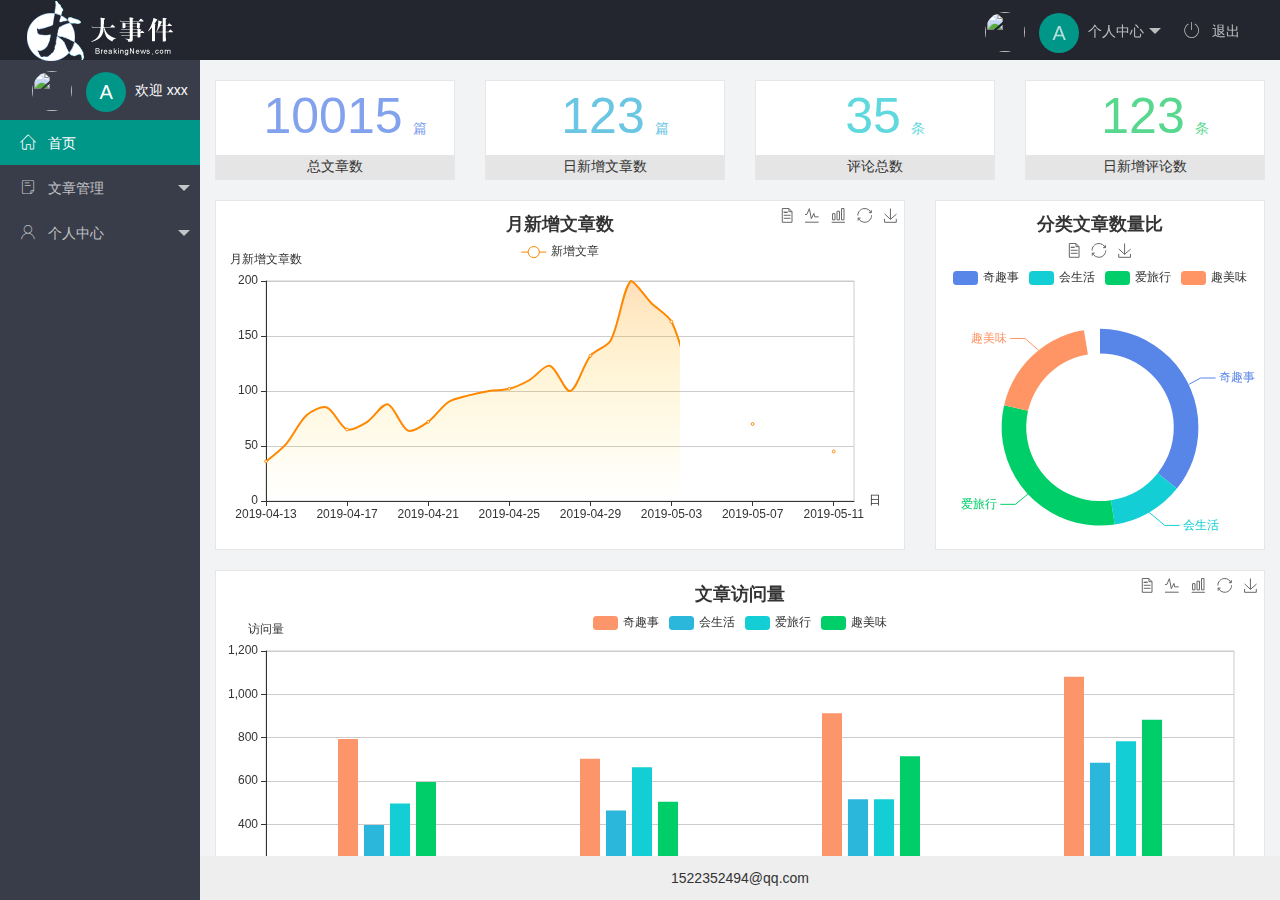
==== commit cc04404a: "完成首页界面个人信息修改和渲染功能" ====
--- a/index.html
+++ b/index.html
@@ -20,18 +20,19 @@
 
             <ul class="layui-nav layui-layout-right">
                 <li class="layui-nav-item">
-                    <a href="javascript:;">
-                        <img src="http://t.cn/RCzsdCq" class="layui-nav-img"> 个人中心
+                    <a href="javascript:;" class="top">
+                        <img src="http://t.cn/RCzsdCq" class="layui-nav-img">
+                        <span class="touxiang">A</span> 个人中心
                     </a>
                     <dl class="layui-nav-child">
-                        <dd><a href="">基本资料</a></dd>
-                        <dd><a href="">更换头像</a></dd>
-                        <dd><a href="">重置密码</a></dd>
+                        <dd><a href="/user/user_info.html" target="fm">基本资料</a></dd>
+                        <dd><a href="/user/user_avatar.html" target="fm">更换头像</a></dd>
+                        <dd><a href="/user/user_pwd.html" target="fm">重置密码</a></dd>
 
                     </dl>
                 </li>
                 <li class="layui-nav-item">
-                    <a href="">
+                    <a href="javascript:;" id="logOut">
                         <span class="iconfont icon-tuichu"></span> 退出
                     </a>
                 </li>
@@ -41,8 +42,10 @@
         <div class="layui-side layui-bg-black">
             <div class="layui-side-scroll">
                 <!-- 左侧导航区域（可配合layui已有的垂直导航） -->
-                <div>
-                    <img src="http://t.cn/RCzsdCq" class="layui-nav-img"> 个人中心
+                <div id="welcome">
+                    <img src="http://t.cn/RCzsdCq" class="layui-nav-img">
+                    <span class="touxiang">A</span>
+                    <span id="welcomeFont">欢迎 xxx</span>
                 </div>
                 <ul class="layui-nav layui-nav-tree" lay-shrink="all" lay-filter="test">
                     <li class="layui-nav-item layui-this">
@@ -65,9 +68,12 @@
                             <span class="iconfont icon-user"></span> 个人中心
                         </a>
                         <dl class="layui-nav-child">
-                            <dd><a href="javascript:;"><i class="layui-icon">&#xe653;</i> 基本资料</a></dd>
-                            <dd><a href="javascript:;"><i class="layui-icon">&#xe653;</i> 更换头像</a></dd>
-                            <dd><a href="javascript:;"><i class="layui-icon">&#xe653;</i> 重置密码</a></dd>
+                            <dd><a href="/user/user_info.html" target="fm"><i class="layui-icon">&#xe653;</i> 基本资料</a>
+                            </dd>
+                            <dd><a href="/user/user_avatar.html" target="fm"><i class="layui-icon">&#xe653;</i> 更换头像</a>
+                            </dd>
+                            <dd><a href="/user/user_pwd.html" target="fm"><i class="layui-icon">&#xe653;</i> 重置密码</a>
+                            </dd>
                         </dl>
                     </li>
                 </ul>
@@ -81,10 +87,15 @@
 
         <div class="layui-footer">
             <!-- 底部固定区域 -->
-            <span> 1522352494@qq.com</span>
+            <span><a
+                    href="https://mail.qq.com/cgi-bin/frame_html?sid=Bmjt2JlWCLXvRx1C&r=de537f7fa314c55cc83d13be6860fcab">
+                    1522352494@qq.com</a></span>
         </div>
     </div>
     <script src="/assets/lib/layui/layui.all.js"></script>
+    <script src="/assets/lib/jquery.js"></script>
+    <script src="/assets/js/bassAPI.js"></script>
+    <script src="/assets/js/index.js"></script>
 
 </body>
 
--- a/assets/css/index.css
+++ b/assets/css/index.css
@@ -15,4 +15,28 @@
     width: 100%;
     height: 100%;
     overflow: hidden;
+}
+#welcome{
+    height: 60px;
+    line-height: 60px;
+    text-align: center;
+}
+.top{
+    text-align: center; 
+}
+.touxiang{
+    display: inline-block;
+    height: 40px;
+    width: 40px;
+    line-height: 40px;
+    background-color: #009688;
+    border-radius: 50%;
+    position: relative;
+    top: 4px;
+    font-size: 20px;
+    margin-right: 5px;
+}
+.layui-nav-img{
+    height: 40px;
+    width: 40px;
 }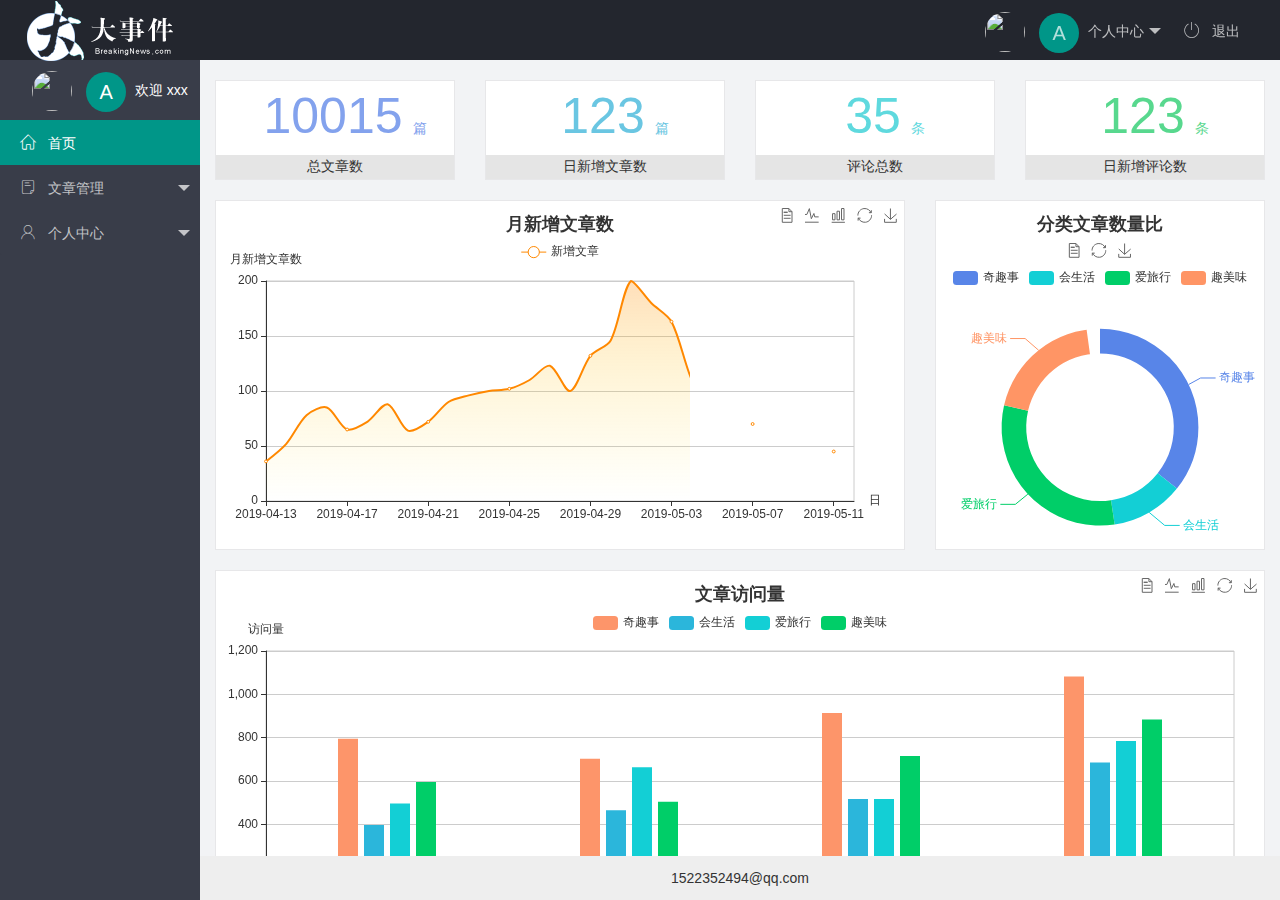
==== commit 40bc7d95: "完成项目" ====
--- a/index.html
+++ b/index.html
@@ -58,9 +58,12 @@
                             <span class="iconfont icon-16"></span> 文章管理
                         </a>
                         <dl class="layui-nav-child">
-                            <dd><a href="javascript:;"><i class="layui-icon">&#xe653;</i> 文章类别</a></dd>
-                            <dd><a href="javascript:;"><i class="layui-icon">&#xe653;</i> 文章列表</a></dd>
-                            <dd><a href="javascript:;"><i class="layui-icon">&#xe653;</i> 发表文章</a></dd>
+                            <dd><a href="/article/are_cate.html" target="fm"><i class="layui-icon">&#xe653;</i> 文章类别</a>
+                            </dd>
+                            <dd><a href="/article/art_list.html" target="fm"><i class="layui-icon">&#xe653;</i> 文章列表</a>
+                            </dd>
+                            <dd><a href="/article/art_pub.html" target="fm"><i class="layui-icon">&#xe653;</i> 发表文章</a>
+                            </dd>
                         </dl>
                     </li>
                     <li class="layui-nav-item">
